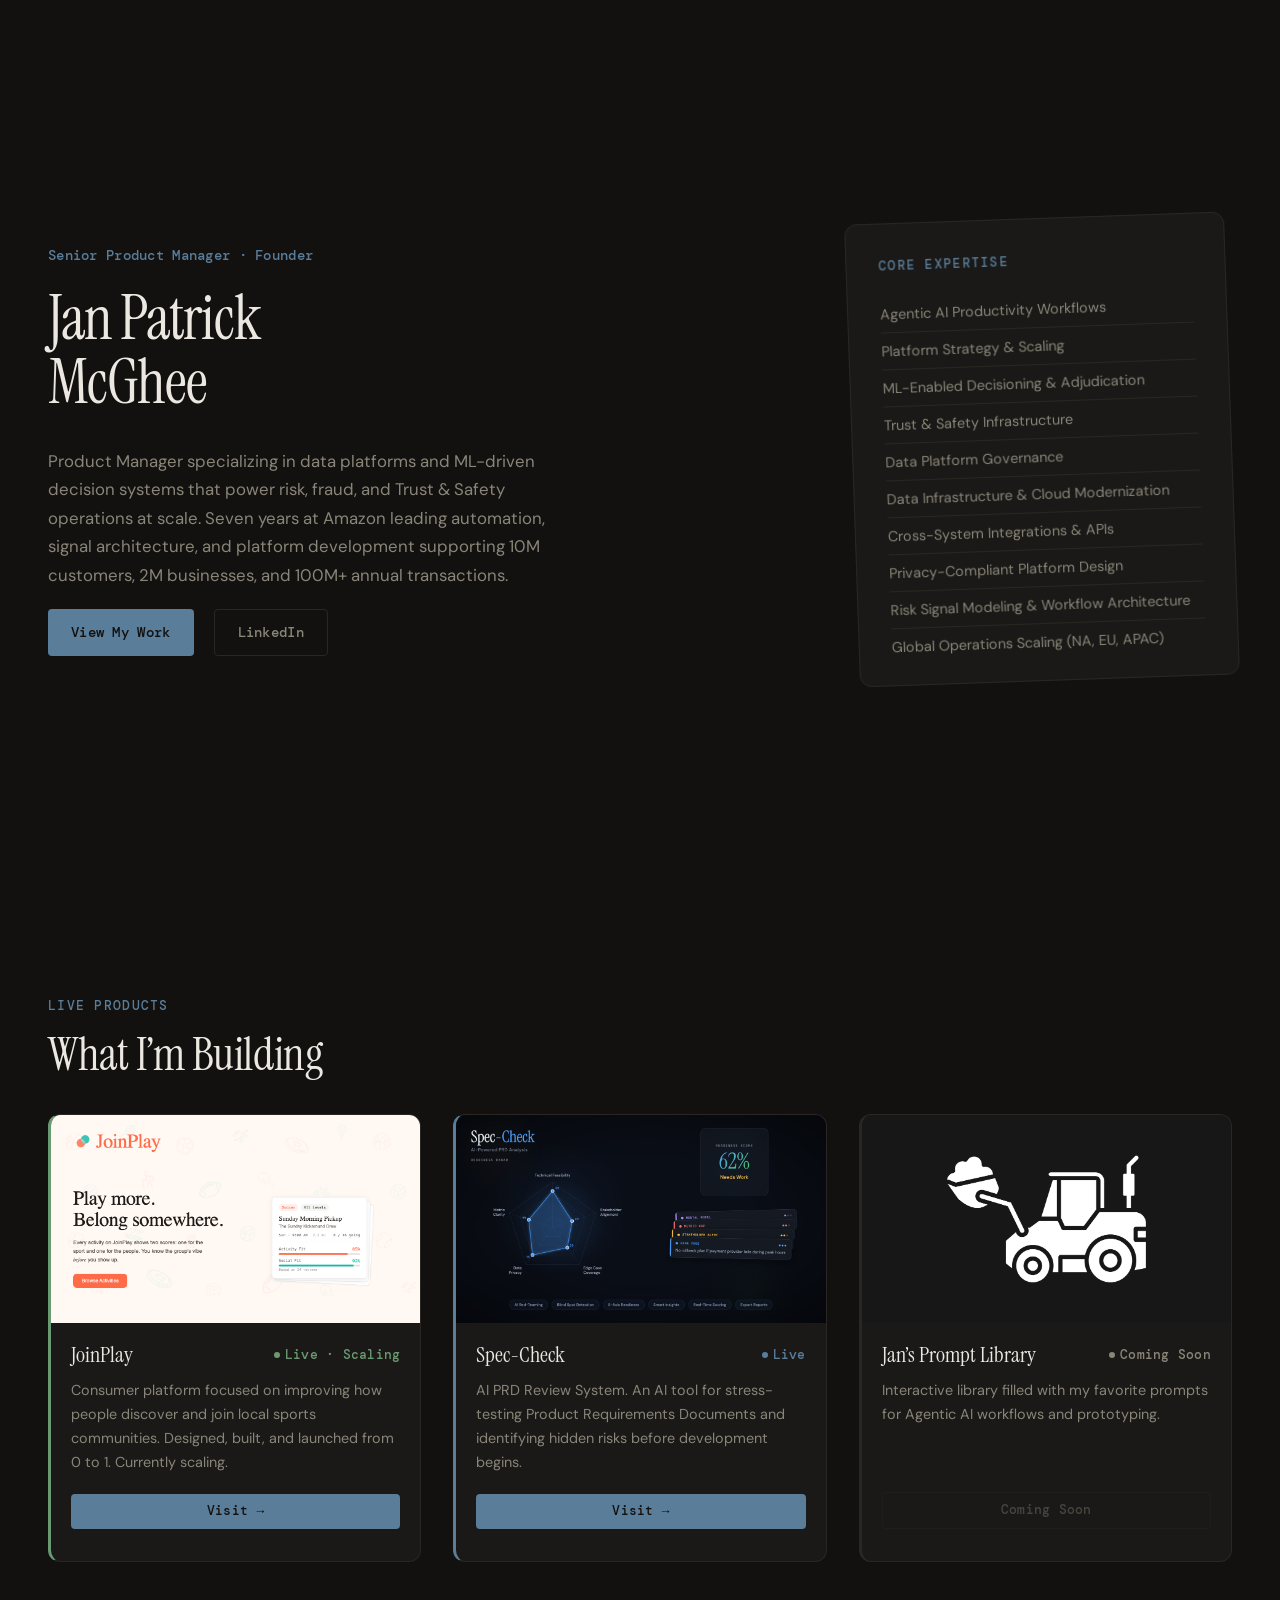
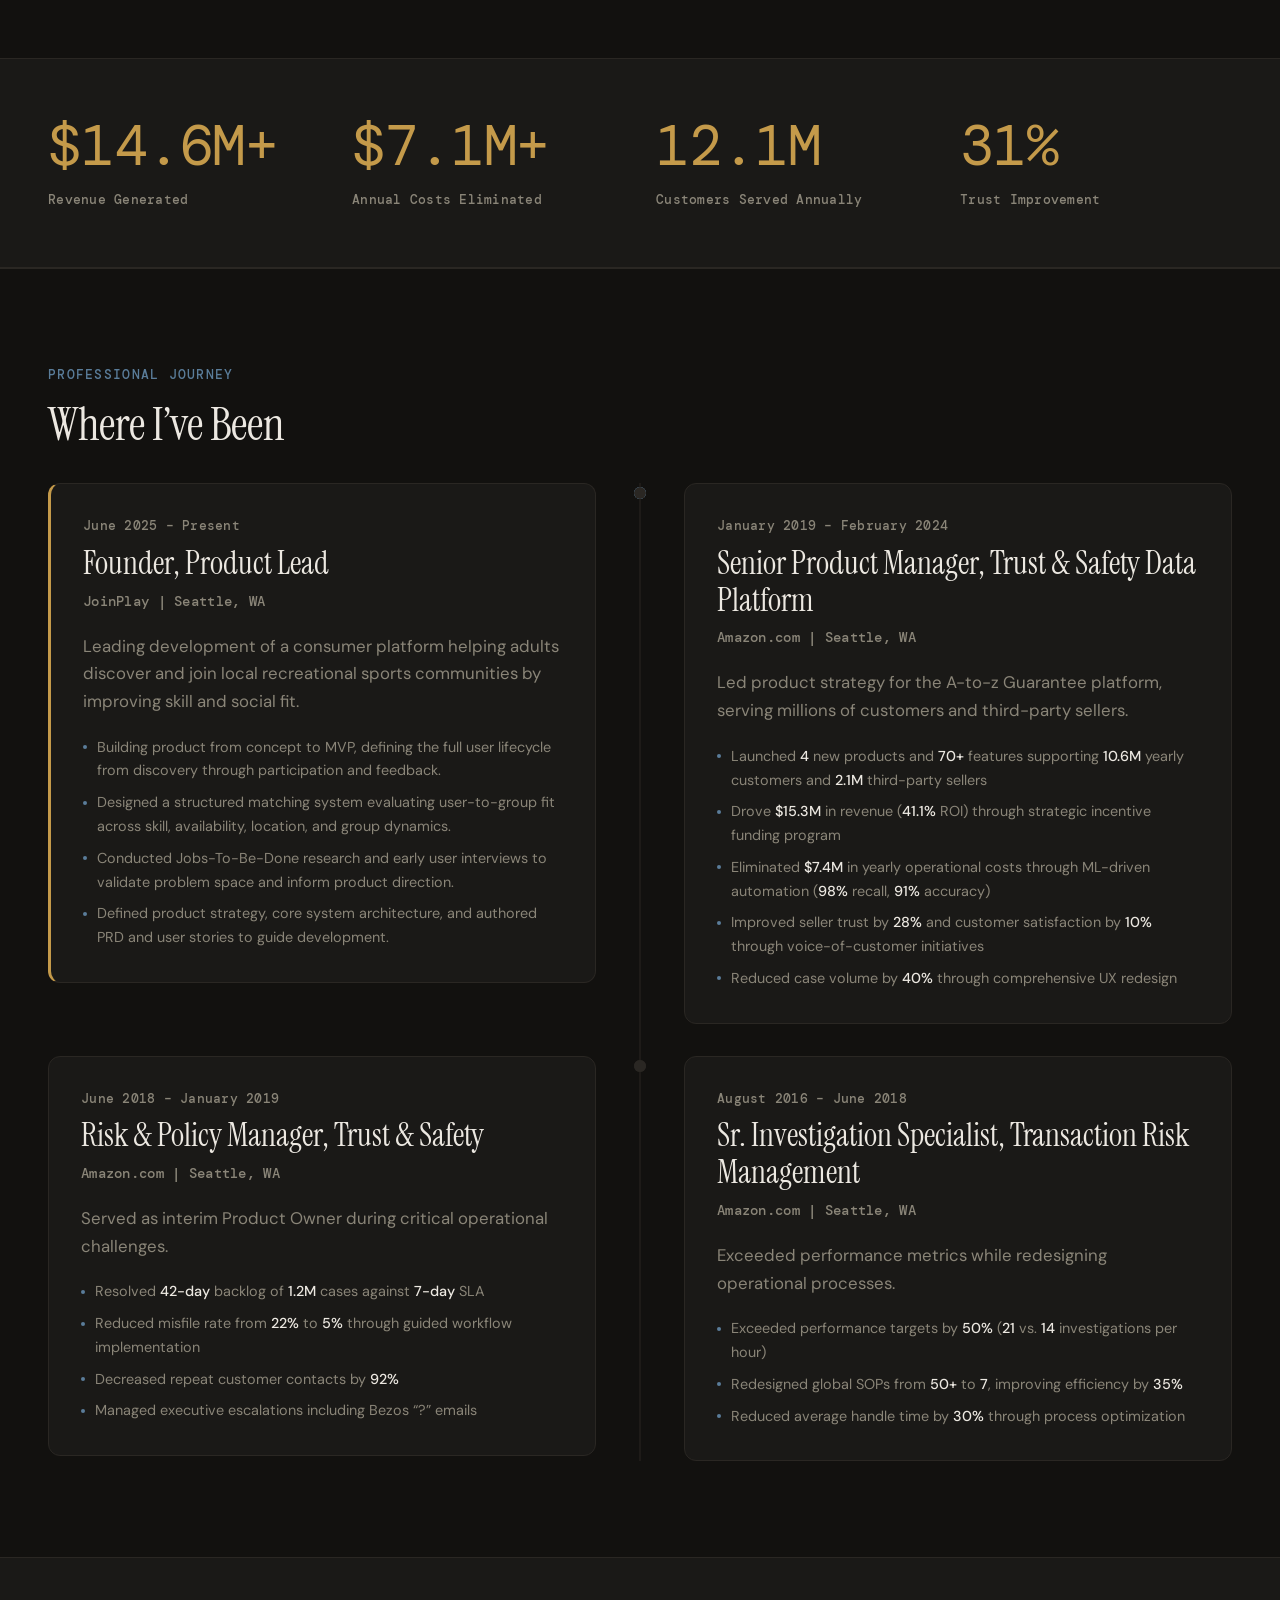
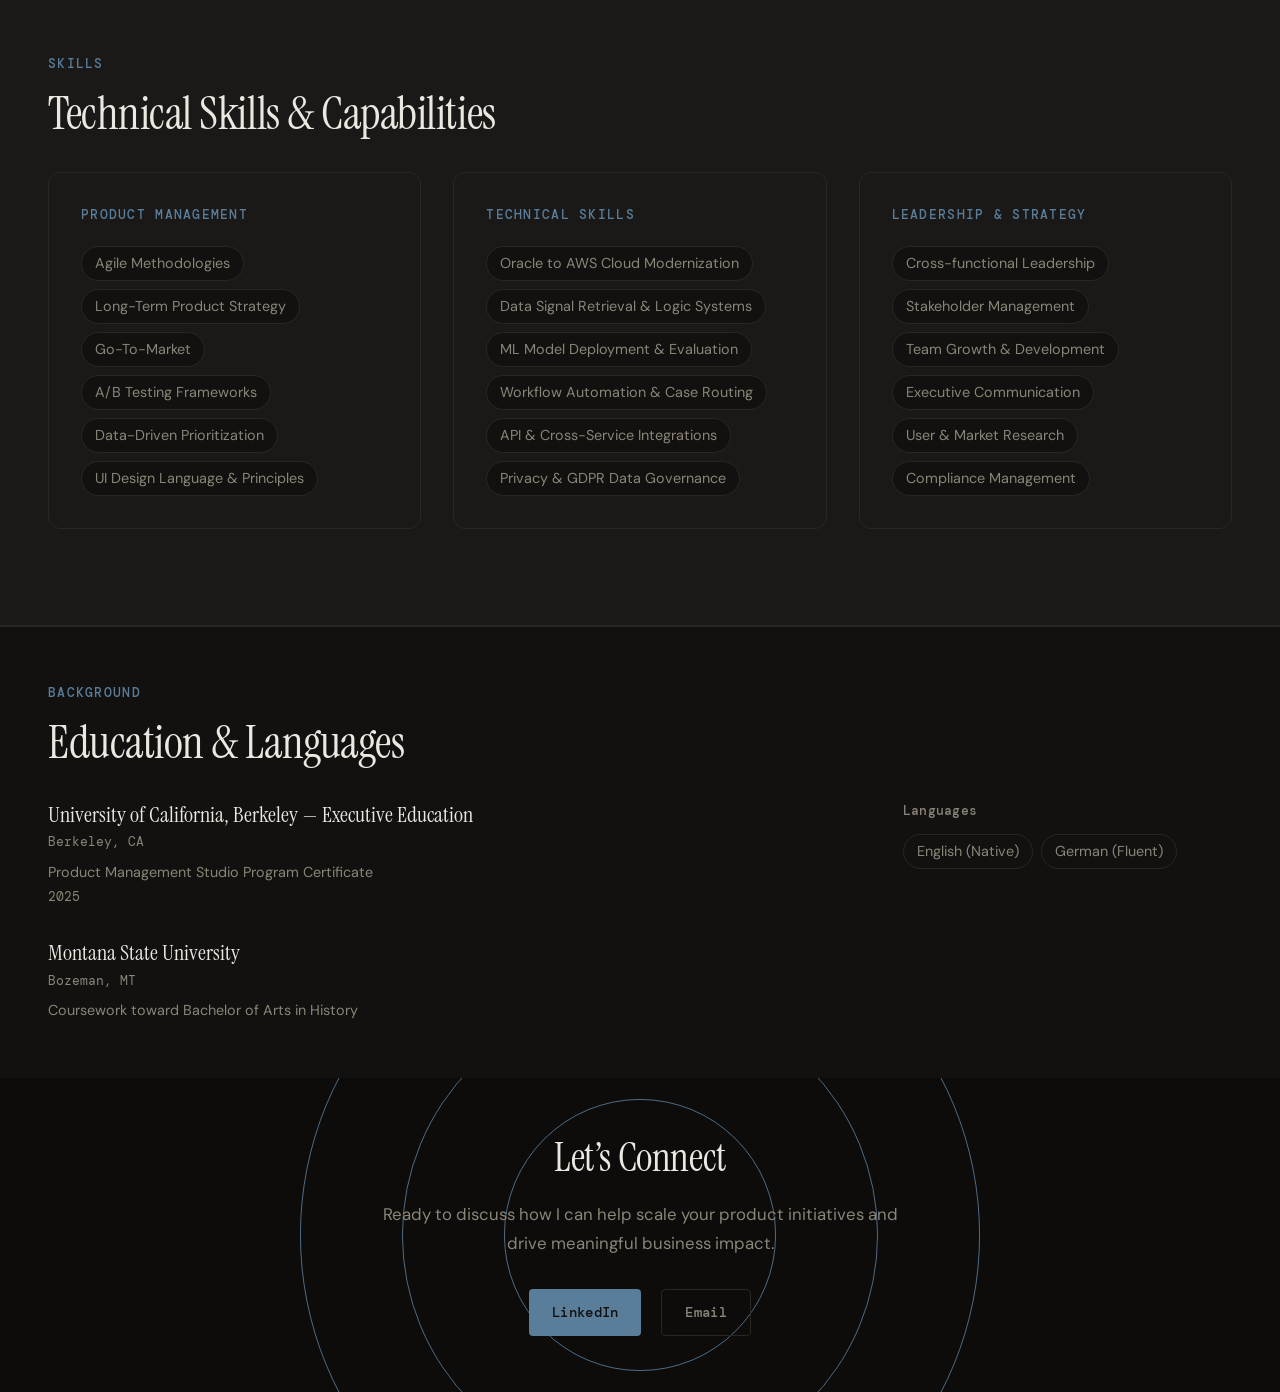
==== index.html @ cdf3edef "Portfolio v2 initial build" ====
<!DOCTYPE html>
<html lang="en">
<head>
  <meta charset="UTF-8">
  <meta name="viewport" content="width=device-width, initial-scale=1.0">
  <title>Jan Patrick McGhee — Senior Product Manager & Founder</title>
  <meta name="description" content="Product Manager specializing in data platforms and ML-driven decision systems for Trust & Safety at scale.">
  <meta name="theme-color" content="#12110f">
  <link rel="preconnect" href="https://fonts.googleapis.com">
  <link rel="preconnect" href="https://fonts.gstatic.com" crossorigin>
  <link href="https://fonts.googleapis.com/css2?family=DM+Mono:ital,wght@0,300;0,400;0,500;1,300;1,400;1,500&family=DM+Sans:ital,opsz,wght@0,9..40,100..1000;1,9..40,100..1000&family=Instrument+Serif:ital@0;1&display=swap" rel="stylesheet">
  <link rel="stylesheet" href="assets/css/style.css">
</head>
<body>

  <!-- ── Hero ── -->
  <section class="hero" id="hero">
    <div class="hero__inner">
      <div class="hero__content">
        <p class="hero__label">Senior Product Manager &middot; Founder</p>
        <h1 class="hero__name">Jan Patrick<br>McGhee</h1>
        <p class="hero__bio">Product Manager specializing in data platforms and ML-driven decision systems that power risk, fraud, and Trust&nbsp;&amp;&nbsp;Safety operations at scale. Seven years at Amazon leading automation, signal architecture, and platform development supporting 10M customers, 2M businesses, and 100M+ annual transactions.</p>
        <div class="hero__ctas">
          <a href="#live-products" class="btn btn--primary">View My Work</a>
          <a href="https://www.linkedin.com/in/janmcghee/" target="_blank" rel="noopener noreferrer" class="btn btn--outline">LinkedIn</a>
        </div>
      </div>

      <aside class="hero__card">
        <h2 class="hero__card-heading">Core Expertise</h2>
        <ul class="hero__card-list">
          <li>Agentic AI Productivity Workflows</li>
          <li>Platform Strategy &amp; Scaling</li>
          <li>ML-Enabled Decisioning &amp; Adjudication</li>
          <li>Trust &amp; Safety Infrastructure</li>
          <li>Data Platform Governance</li>
          <li>Data Infrastructure &amp; Cloud Modernization</li>
          <li>Cross-System Integrations &amp; APIs</li>
          <li>Privacy-Compliant Platform Design</li>
          <li>Risk Signal Modeling &amp; Workflow Architecture</li>
          <li>Global Operations Scaling (NA, EU, APAC)</li>
        </ul>
      </aside>
    </div>
  </section>

  <!-- ── Live Products ── -->
  <section class="products" id="live-products">
    <div class="products__inner">
      <p class="section-label">Live Products</p>
      <h2 class="section-heading">What I&rsquo;m Building</h2>

      <div class="products__grid">
        <article class="product-card reveal" style="--reveal-i:0; --card-accent:#6a9a72">
          <div class="product-card__img-wrap">
            <img src="assets/images/joinplay.png" alt="JoinPlay — consumer platform for local sports communities" width="800" height="450" loading="lazy">
          </div>
          <div class="product-card__body">
            <div class="product-card__meta">
              <h3 class="product-card__name">JoinPlay</h3>
              <span class="badge badge--green"><span class="badge__dot"></span>Live &middot; Scaling</span>
            </div>
            <p class="product-card__desc">Consumer platform focused on improving how people discover and join local sports communities. Designed, built, and launched from 0&nbsp;to&nbsp;1. Currently scaling.</p>
            <a href="https://joinplay.io/" target="_blank" rel="noopener noreferrer" class="btn btn--primary btn--sm">Visit &rarr;</a>
          </div>
        </article>

        <article class="product-card reveal" style="--reveal-i:1; --card-accent:#5a7d9a">
          <div class="product-card__img-wrap">
            <img src="assets/images/spec-check.png" alt="Spec-Check — AI PRD review system" width="800" height="450" loading="lazy">
          </div>
          <div class="product-card__body">
            <div class="product-card__meta">
              <h3 class="product-card__name">Spec-Check</h3>
              <span class="badge badge--blue"><span class="badge__dot"></span>Live</span>
            </div>
            <p class="product-card__desc">AI PRD Review System. An AI tool for stress-testing Product Requirements Documents and identifying hidden risks before development begins.</p>
            <a href="https://spec-check-nine.vercel.app/" target="_blank" rel="noopener noreferrer" class="btn btn--primary btn--sm">Visit &rarr;</a>
          </div>
        </article>

        <article class="product-card reveal" style="--reveal-i:2">
          <div class="product-card__img-wrap">
            <img src="assets/images/prompt-library.png" alt="Jan's Prompt Library — interactive prompt collection" width="800" height="450" loading="lazy">
          </div>
          <div class="product-card__body">
            <div class="product-card__meta">
              <h3 class="product-card__name">Jan&rsquo;s Prompt Library</h3>
              <span class="badge badge--grey"><span class="badge__dot"></span>Coming Soon</span>
            </div>
            <p class="product-card__desc">Interactive library filled with my favorite prompts for Agentic AI workflows and prototyping.</p>
            <span class="btn btn--outline btn--sm btn--disabled">Coming Soon</span>
          </div>
        </article>
      </div>
    </div>
  </section>

  <!-- ── Key Metrics ── -->
  <section class="metrics" id="metrics">
    <div class="metrics__inner">
      <div class="metrics__stat reveal" style="--reveal-i:0">
        <span class="metrics__number" data-count-to="15.3" data-prefix="$" data-suffix="M+">$0</span>
        <span class="metrics__label">Revenue Generated</span>
      </div>
      <div class="metrics__stat reveal" style="--reveal-i:1">
        <span class="metrics__number" data-count-to="7.4" data-prefix="$" data-suffix="M+">$0</span>
        <span class="metrics__label">Annual Costs Eliminated</span>
      </div>
      <div class="metrics__stat reveal" style="--reveal-i:2">
        <span class="metrics__number" data-count-to="12.6" data-suffix="M">0</span>
        <span class="metrics__label">Customers Served Annually</span>
      </div>
      <div class="metrics__stat reveal" style="--reveal-i:3">
        <span class="metrics__number" data-count-to="32" data-suffix="%">0</span>
        <span class="metrics__label">Trust Improvement</span>
      </div>
    </div>
  </section>

  <!-- ── Professional Journey ── -->
  <section class="journey" id="journey">
    <div class="journey__inner">
      <p class="section-label">Professional Journey</p>
      <h2 class="section-heading">Where I&rsquo;ve Been</h2>

      <div class="tl">

        <!-- 1 ── JoinPlay (current) ── left -->
        <div class="tl__item tl__item--left tl__item--current">
          <div class="tl__dot tl__dot--pulse"></div>
          <div class="tl__card">
            <span class="tl__dates">June 2025 &ndash; Present</span>
            <h3 class="tl__role">Founder, Product Lead</h3>
            <span class="tl__company">JoinPlay <span class="tl__location">| Seattle, WA</span></span>
            <p class="tl__intro">Leading development of a consumer platform helping adults discover and join local recreational sports communities by improving skill and social fit.</p>
            <ul class="tl__bullets">
              <li>Building product from concept to MVP, defining the full user lifecycle from discovery through participation and feedback.</li>
              <li>Designed a structured matching system evaluating user-to-group fit across skill, availability, location, and group dynamics.</li>
              <li>Conducted Jobs-To-Be-Done research and early user interviews to validate problem space and inform product direction.</li>
              <li>Defined product strategy, core system architecture, and authored PRD and user stories to guide development.</li>
            </ul>
          </div>
        </div>

        <!-- 2 ── Senior PM ── right -->
        <div class="tl__item tl__item--right">
          <div class="tl__dot"></div>
          <div class="tl__card">
            <span class="tl__dates">January 2019 &ndash; February 2024</span>
            <h3 class="tl__role">Senior Product Manager, Trust &amp; Safety Data Platform</h3>
            <span class="tl__company">Amazon.com <span class="tl__location">| Seattle, WA</span></span>
            <p class="tl__intro">Led product strategy for the A-to-z Guarantee platform, serving millions of customers and third-party sellers.</p>
            <ul class="tl__bullets">
              <li>Launched <strong>4</strong> new products and <strong>70+</strong> features supporting <strong>10.6M</strong> yearly customers and <strong>2.1M</strong> third-party sellers</li>
              <li>Drove <strong>$15.3M</strong> in revenue (<strong>41.1%</strong> ROI) through strategic incentive funding program</li>
              <li>Eliminated <strong>$7.4M</strong> in yearly operational costs through ML-driven automation (<strong>98%</strong> recall, <strong>91%</strong> accuracy)</li>
              <li>Improved seller trust by <strong>28%</strong> and customer satisfaction by <strong>10%</strong> through voice-of-customer initiatives</li>
              <li>Reduced case volume by <strong>40%</strong> through comprehensive UX redesign</li>
            </ul>
          </div>
        </div>

        <!-- 3 ── Risk & Policy ── left -->
        <div class="tl__item tl__item--left">
          <div class="tl__dot"></div>
          <div class="tl__card">
            <span class="tl__dates">June 2018 &ndash; January 2019</span>
            <h3 class="tl__role">Risk &amp; Policy Manager, Trust &amp; Safety</h3>
            <span class="tl__company">Amazon.com <span class="tl__location">| Seattle, WA</span></span>
            <p class="tl__intro">Served as interim Product Owner during critical operational challenges.</p>
            <ul class="tl__bullets">
              <li>Resolved <strong>42-day</strong> backlog of <strong>1.2M</strong> cases against <strong>7-day</strong> SLA</li>
              <li>Reduced misfile rate from <strong>22%</strong> to <strong>5%</strong> through guided workflow implementation</li>
              <li>Decreased repeat customer contacts by <strong>92%</strong></li>
              <li>Managed executive escalations including Bezos &ldquo;?&rdquo; emails</li>
            </ul>
          </div>
        </div>

        <!-- 4 ── Sr. Investigation Specialist ── right -->
        <div class="tl__item tl__item--right">
          <div class="tl__dot"></div>
          <div class="tl__card">
            <span class="tl__dates">August 2016 &ndash; June 2018</span>
            <h3 class="tl__role">Sr. Investigation Specialist, Transaction Risk Management</h3>
            <span class="tl__company">Amazon.com <span class="tl__location">| Seattle, WA</span></span>
            <p class="tl__intro">Exceeded performance metrics while redesigning operational processes.</p>
            <ul class="tl__bullets">
              <li>Exceeded performance targets by <strong>50%</strong> (<strong>21</strong> vs. <strong>14</strong> investigations per hour)</li>
              <li>Redesigned global SOPs from <strong>50+</strong> to <strong>7</strong>, improving efficiency by <strong>35%</strong></li>
              <li>Reduced average handle time by <strong>30%</strong> through process optimization</li>
            </ul>
          </div>
        </div>

      </div>
    </div>
  </section>

  <!-- ── Skills ── -->
  <section class="skills" id="skills">
    <div class="skills__inner">
      <p class="section-label">Skills</p>
      <h2 class="section-heading">Technical Skills &amp; Capabilities</h2>

      <div class="skills__grid">
        <div class="skills__card reveal" style="--reveal-i:0">
          <h3 class="skills__card-heading">Product Management</h3>
          <div class="skills__tags">
            <span class="tag">Agile Methodologies</span>
            <span class="tag">Long-Term Product Strategy</span>
            <span class="tag">Go-To-Market</span>
            <span class="tag">A/B Testing Frameworks</span>
            <span class="tag">Data-Driven Prioritization</span>
            <span class="tag">UI Design Language &amp; Principles</span>
          </div>
        </div>

        <div class="skills__card reveal" style="--reveal-i:1">
          <h3 class="skills__card-heading">Technical Skills</h3>
          <div class="skills__tags">
            <span class="tag">Oracle to AWS Cloud Modernization</span>
            <span class="tag">Data Signal Retrieval &amp; Logic Systems</span>
            <span class="tag">ML Model Deployment &amp; Evaluation</span>
            <span class="tag">Workflow Automation &amp; Case Routing</span>
            <span class="tag">API &amp; Cross-Service Integrations</span>
            <span class="tag">Privacy &amp; GDPR Data Governance</span>
          </div>
        </div>

        <div class="skills__card reveal" style="--reveal-i:2">
          <h3 class="skills__card-heading">Leadership &amp; Strategy</h3>
          <div class="skills__tags">
            <span class="tag">Cross-functional Leadership</span>
            <span class="tag">Stakeholder Management</span>
            <span class="tag">Team Growth &amp; Development</span>
            <span class="tag">Executive Communication</span>
            <span class="tag">User &amp; Market Research</span>
            <span class="tag">Compliance Management</span>
          </div>
        </div>
      </div>
    </div>
  </section>

  <!-- ── Education & Languages ── -->
  <section class="edu" id="education">
    <div class="edu__inner reveal">
      <p class="section-label">Background</p>
      <h2 class="section-heading">Education &amp; Languages</h2>

      <div class="edu__grid">
        <div class="edu__col">
          <div class="edu__entry">
            <span class="edu__institution">University of California, Berkeley &mdash; Executive Education</span>
            <span class="edu__location">Berkeley, CA</span>
            <span class="edu__credential">Product Management Studio Program Certificate</span>
            <span class="edu__year">2025</span>
          </div>
          <div class="edu__entry">
            <span class="edu__institution">Montana State University</span>
            <span class="edu__location">Bozeman, MT</span>
            <span class="edu__credential">Coursework toward Bachelor of Arts in History</span>
          </div>
        </div>

        <div class="edu__col">
          <h3 class="edu__sub-heading">Languages</h3>
          <div class="edu__tags">
            <span class="tag">English (Native)</span>
            <span class="tag">German (Fluent)</span>
          </div>
        </div>
      </div>
    </div>
  </section>

  <!-- ── Contact / Footer ── -->
  <footer class="contact" id="contact">
    <div class="contact__rings" aria-hidden="true">
      <div class="contact__ring"></div>
      <div class="contact__ring"></div>
      <div class="contact__ring"></div>
    </div>
    <div class="contact__inner reveal">
      <h2 class="contact__headline">Let&rsquo;s Connect</h2>
      <p class="contact__sub">Ready to discuss how I can help scale your product initiatives and drive meaningful business impact.</p>
      <div class="contact__links">
        <a href="https://www.linkedin.com/in/janmcghee/" target="_blank" rel="noopener noreferrer" class="btn btn--primary">LinkedIn</a>
        <a href="mailto:jan.mcghee09@gmail.com" class="btn btn--outline">Email</a>
      </div>
    </div>
  </footer>

  <script src="assets/js/main.js"></script>
</body>
</html>
---- assets/css/style.css ----
/* ── Design Tokens ── */
:root {
  /* Color — "Ink & Paper" palette */
  --color-bg:        #12110f;
  --color-surface:   #1a1917;
  --color-border:    #2a2723;
  --color-text:      #ece8e1;
  --color-text-muted:#8a8578;
  --color-accent:    #5a7d9a;
  --color-accent-dim:rgba(90, 125, 154, 0.12);
  --color-secondary: #c49a4a;

  /* Typography – Families */
  --font-display:  'Instrument Serif', Georgia, serif;
  --font-body:     'DM Sans', system-ui, sans-serif;
  --font-mono:     'DM Mono', 'Courier New', monospace;

  /* Typography – Scale */
  --text-xs:   clamp(0.7rem, 0.65rem + 0.25vw, 0.8rem);
  --text-sm:   clamp(0.8rem, 0.75rem + 0.25vw, 0.9rem);
  --text-base: clamp(0.95rem, 0.9rem + 0.25vw, 1.05rem);
  --text-lg:   clamp(1.15rem, 1rem + 0.5vw, 1.35rem);
  --text-xl:   clamp(1.5rem, 1.2rem + 1vw, 2rem);
  --text-2xl:  clamp(2rem, 1.5rem + 1.75vw, 3rem);
  --text-3xl:  clamp(2.5rem, 1.8rem + 2.5vw, 4.25rem);

  /* Spacing */
  --space-xs:  0.5rem;
  --space-sm:  0.75rem;
  --space-md:  1.25rem;
  --space-lg:  2rem;
  --space-xl:  3.5rem;
  --space-2xl: 6rem;
  --space-3xl: 10rem;

  /* Layout */
  --max-width:   1200px;
  --gutter:      clamp(1.25rem, 4vw, 3rem);

  /* Motion */
  --ease-out:    cubic-bezier(0.16, 1, 0.3, 1);
  --duration-sm: 200ms;
  --duration-md: 400ms;
  --duration-lg: 600ms;

  /* Radius */
  --radius-sm: 4px;
  --radius-md: 8px;
  --radius-lg: 12px;
}

/* ── Reset ── */
*,
*::before,
*::after {
  margin: 0;
  padding: 0;
  box-sizing: border-box;
}

html {
  scroll-behavior: smooth;
  -webkit-text-size-adjust: 100%;
}

body {
  font-family: var(--font-body);
  font-size: var(--text-base);
  line-height: 1.6;
  color: var(--color-text);
  background-color: var(--color-bg);
  -webkit-font-smoothing: antialiased;
  -moz-osx-font-smoothing: grayscale;
  overflow-x: hidden;
}

img,
picture,
video,
svg {
  display: block;
  max-width: 100%;
}

a {
  color: inherit;
  text-decoration: none;
}

button {
  font: inherit;
  color: inherit;
  background: none;
  border: none;
  cursor: pointer;
}

ul, ol {
  list-style: none;
}

h1, h2, h3, h4, h5, h6 {
  font-weight: 400;
  line-height: 1.15;
}

::selection {
  background-color: var(--color-accent);
  color: var(--color-bg);
}

:focus-visible {
  outline: 2px solid var(--color-accent);
  outline-offset: 2px;
}

:focus:not(:focus-visible) {
  outline: none;
}

/* ── Keyframes ── */
@keyframes fade-up {
  from {
    opacity: 0;
    transform: translateY(32px);
  }
  to {
    opacity: 1;
    transform: translateY(0);
  }
}

@keyframes slide-in-left {
  from {
    opacity: 0;
    transform: translateX(-48px);
  }
  to {
    opacity: 1;
    transform: translateX(0);
  }
}

@keyframes slide-in-right {
  from {
    opacity: 0;
    transform: translateX(48px);
  }
  to {
    opacity: 1;
    transform: translateX(0);
  }
}

@keyframes pulse-ring {
  0%   { transform: translate(-50%, -50%) scale(1); opacity: 0.6; }
  100% { transform: translate(-50%, -50%) scale(2.4); opacity: 0; }
}

@keyframes card-drop {
  from {
    opacity: 0;
    transform: translateY(-48px) rotate(0deg);
  }
  to {
    opacity: 1;
    transform: translateY(0) rotate(-2deg);
  }
}

/* ── Hero ── */
.hero {
  min-height: 100vh;
  display: flex;
  align-items: center;
  padding: var(--space-2xl) var(--gutter);
}

.hero__inner {
  width: 100%;
  max-width: var(--max-width);
  margin: 0 auto;
  display: grid;
  grid-template-columns: 1fr 380px;
  gap: var(--space-xl);
  align-items: center;
}

/* ── Hero Content (left) ── */
.hero__label {
  font-family: var(--font-mono);
  font-size: var(--text-sm);
  font-weight: 500;
  color: var(--color-accent);
  letter-spacing: 0.02em;
  margin-bottom: var(--space-md);
  opacity: 0;
  animation: fade-up var(--duration-lg) var(--ease-out) 0s both;
}

.hero__name {
  font-family: var(--font-display);
  font-size: var(--text-3xl);
  line-height: 1.05;
  letter-spacing: -0.02em;
  color: var(--color-text);
  margin-bottom: var(--space-lg);
  opacity: 0;
  animation: fade-up var(--duration-lg) var(--ease-out) 0.15s both;
}

.hero__bio {
  font-size: var(--text-base);
  color: var(--color-text-muted);
  line-height: 1.7;
  max-width: 540px;
  margin-bottom: var(--space-md);
  opacity: 0;
  animation: fade-up var(--duration-lg) var(--ease-out) 0.35s both;
}

.hero__ctas {
  display: flex;
  gap: var(--space-md);
  opacity: 0;
  animation: fade-up var(--duration-lg) var(--ease-out) 0.5s both;
}

/* ── Buttons ── */
.btn {
  display: inline-flex;
  align-items: center;
  justify-content: center;
  font-family: var(--font-mono);
  font-size: var(--text-sm);
  font-weight: 500;
  letter-spacing: 0.02em;
  padding: 0.75em 1.6em;
  border-radius: var(--radius-sm);
  transition: all var(--duration-sm) var(--ease-out);
}

.btn--primary {
  background-color: var(--color-accent);
  color: var(--color-bg);
}

.btn--primary:hover {
  filter: brightness(1.15);
  transform: translateY(-1px);
}

.btn--outline {
  border: 1px solid var(--color-border);
  color: var(--color-text-muted);
}

.btn--outline:hover {
  border-color: var(--color-accent);
  color: var(--color-accent);
}

/* ── Expertise Card (right) ── */
.hero__card {
  background-color: var(--color-surface);
  border: 1px solid var(--color-border);
  border-radius: var(--radius-lg);
  padding: var(--space-lg) var(--space-lg) var(--space-md);
  transform: rotate(-2deg);
  animation: card-drop var(--duration-lg) var(--ease-out) 0.3s both;
}

.hero__card-heading {
  font-family: var(--font-mono);
  font-size: var(--text-xs);
  font-weight: 500;
  text-transform: uppercase;
  letter-spacing: 0.1em;
  line-height: 1.6;
  color: var(--color-accent);
  margin-bottom: var(--space-md);
}

.hero__card-list li {
  font-size: var(--text-sm);
  color: var(--color-text-muted);
  padding: 0.45em 0;
  border-bottom: 1px solid var(--color-border);
}

.hero__card-list li:last-child {
  border-bottom: none;
}

/* ── Section Utilities ── */
.section-label {
  font-family: var(--font-mono);
  font-size: var(--text-xs);
  font-weight: 500;
  text-transform: uppercase;
  letter-spacing: 0.1em;
  line-height: 1.6;
  color: var(--color-accent);
  margin-bottom: var(--space-sm);
}

.section-heading {
  font-family: var(--font-display);
  font-size: var(--text-2xl);
  letter-spacing: -0.01em;
  color: var(--color-text);
  margin-bottom: var(--space-lg);
}

/* ── Live Products ── */
.products {
  padding: var(--space-2xl) var(--gutter);
}

.products__inner {
  max-width: var(--max-width);
  margin: 0 auto;
}

.products__grid {
  display: grid;
  grid-template-columns: repeat(3, 1fr);
  gap: var(--space-lg);
}

/* ── Product Card ── */
.product-card {
  background-color: var(--color-surface);
  border: 1px solid var(--color-border);
  border-left: 3px solid var(--card-accent, var(--color-border));
  border-radius: var(--radius-lg);
  overflow: hidden;
  display: flex;
  flex-direction: column;
  transition: border-color var(--duration-md) var(--ease-out),
              transform var(--duration-md) var(--ease-out),
              box-shadow var(--duration-md) var(--ease-out);
}

.product-card:hover {
  border-color: var(--color-accent);
  transform: translateY(-4px);
  box-shadow: 0 12px 32px rgba(90, 125, 154, 0.08);
}

.product-card__img-wrap {
  background-color: var(--color-bg);
  overflow: hidden;
}

.product-card__img-wrap img {
  width: 100%;
  height: auto;
  display: block;
  transition: transform var(--duration-md) var(--ease-out);
}

/* Dark placeholder on broken image */
.product-card__img-wrap img[data-error] {
  visibility: hidden;
}

.product-card__img-wrap:has(img[data-error]) {
  min-height: 180px;
}

.product-card:hover .product-card__img-wrap img {
  transform: scale(1.03);
}

.product-card__body {
  padding: var(--space-md) var(--space-md) var(--space-lg);
  display: flex;
  flex-direction: column;
  flex: 1;
}

.product-card__meta {
  display: flex;
  align-items: center;
  justify-content: space-between;
  gap: var(--space-sm);
  margin-bottom: var(--space-sm);
}

.product-card__name {
  font-family: var(--font-display);
  font-size: var(--text-lg);
  color: var(--color-text);
}

.product-card__desc {
  font-size: var(--text-sm);
  color: var(--color-text-muted);
  line-height: 1.65;
  margin-bottom: var(--space-md);
  flex: 1;
}

/* ── Badges ── */
.badge {
  display: inline-flex;
  align-items: center;
  gap: 0.4em;
  font-family: var(--font-mono);
  font-size: var(--text-xs);
  font-weight: 500;
  letter-spacing: 0.02em;
  white-space: nowrap;
}

.badge__dot {
  width: 6px;
  height: 6px;
  border-radius: 50%;
  display: inline-block;
  flex-shrink: 0;
}

.badge--green          { color: #6a9a72; }
.badge--green .badge__dot { background-color: #6a9a72; }
.badge--blue           { color: var(--color-accent); }
.badge--blue  .badge__dot { background-color: var(--color-accent); }
.badge--grey           { color: var(--color-text-muted); }
.badge--grey  .badge__dot { background-color: var(--color-text-muted); }

/* ── Small button variant ── */
.btn--sm {
  font-size: var(--text-xs);
  padding: 0.55em 1.2em;
}

.btn--disabled {
  opacity: 0.4;
  pointer-events: none;
  cursor: default;
}

/* ── Key Metrics ── */
.metrics {
  background-color: var(--color-surface);
  border-top: 1px solid var(--color-border);
  border-bottom: 1px solid var(--color-border);
  padding: var(--space-xl) var(--gutter);
}

.metrics__inner {
  max-width: var(--max-width);
  margin: 0 auto;
  display: grid;
  grid-template-columns: repeat(4, 1fr);
  gap: var(--space-lg);
}

.metrics__stat {
  text-align: left;
}

.metrics__number {
  font-family: var(--font-mono);
  font-size: 3.5rem;
  line-height: 1.1;
  letter-spacing: -0.02em;
  font-variant-numeric: tabular-nums;
  color: var(--color-secondary);
  display: block;
  margin-bottom: var(--space-xs);
}

.metrics__label {
  font-family: var(--font-mono);
  font-size: var(--text-xs);
  font-weight: 500;
  color: var(--color-text-muted);
  letter-spacing: 0.02em;
}

/* ── Professional Journey / Timeline ── */
.journey {
  padding: var(--space-2xl) var(--gutter);
  border-top: 1px solid var(--color-border);
}

.journey__inner {
  max-width: var(--max-width);
  margin: 0 auto;
}

.tl {
  position: relative;
  display: grid;
  grid-template-columns: 1fr 24px 1fr;
  grid-auto-flow: dense;
  row-gap: var(--space-lg);
  margin-top: var(--space-lg);
}

/* Center line */
.tl::before {
  content: '';
  position: absolute;
  left: 50%;
  top: 0;
  bottom: 0;
  width: 1px;
  background-color: var(--color-border);
  transform: translateX(-50%);
}

/* ── Timeline item ── */
.tl__item {
  position: relative;
  opacity: 0;
}

.tl__item--left {
  grid-column: 1;
  padding-right: var(--space-lg);
  transform: translateX(-48px);
}

.tl__item--right {
  grid-column: 3;
  padding-left: var(--space-lg);
  transform: translateX(48px);
}

.tl__item--left.is-visible {
  animation: slide-in-left var(--duration-lg) var(--ease-out) both;
}

.tl__item--right.is-visible {
  animation: slide-in-right var(--duration-lg) var(--ease-out) both;
}

/* ── Timeline dot ── */
.tl__dot {
  position: absolute;
  top: 4px;
  width: 12px;
  height: 12px;
  border-radius: 50%;
  background-color: var(--color-border);
  z-index: 1;
}

.tl__item--left .tl__dot {
  right: -18px;
}

.tl__item--right .tl__dot {
  left: -18px;
}

/* Pulsing current-role dot */
.tl__dot--pulse {
  background-color: var(--color-accent);
}

.tl__dot--pulse::after {
  content: '';
  position: absolute;
  top: 50%;
  left: 50%;
  width: 12px;
  height: 12px;
  border-radius: 50%;
  border: 2px solid var(--color-accent);
  transform: translate(-50%, -50%) scale(1);
  animation: pulse-ring 1.8s var(--ease-out) infinite;
}

/* ── Timeline card ── */
.tl__card {
  background-color: var(--color-surface);
  border: 1px solid var(--color-border);
  border-radius: var(--radius-lg);
  padding: var(--space-lg);
}

.tl__item--current .tl__card {
  border-left: 3px solid var(--color-secondary);
}

.tl__dates {
  font-family: var(--font-mono);
  font-size: var(--text-xs);
  font-weight: 500;
  color: var(--color-text-muted);
  letter-spacing: 0.02em;
  display: block;
  margin-bottom: var(--space-xs);
}

.tl__role {
  font-family: var(--font-display);
  font-size: var(--text-xl);
  color: var(--color-text);
  margin-bottom: var(--space-xs);
}

.tl__company {
  font-family: var(--font-mono);
  font-size: var(--text-sm);
  font-weight: 500;
  letter-spacing: 0.02em;
  color: var(--color-text-muted);
  display: block;
  margin-bottom: var(--space-md);
}

.tl__location {
  color: var(--color-text-muted);
}

.tl__intro {
  font-size: var(--text-base);
  color: var(--color-text-muted);
  line-height: 1.65;
  margin-bottom: var(--space-md);
}

.tl__bullets {
  list-style: none;
}

.tl__bullets li {
  position: relative;
  font-size: var(--text-sm);
  color: var(--color-text-muted);
  line-height: 1.65;
  padding-left: 1em;
  margin-bottom: var(--space-xs);
}

.tl__bullets li::before {
  content: '';
  position: absolute;
  left: 0;
  top: 0.65em;
  width: 4px;
  height: 4px;
  border-radius: 50%;
  background-color: var(--color-accent);
}

.tl__bullets li:last-child {
  margin-bottom: 0;
}

.tl__bullets strong {
  color: var(--color-text);
  font-weight: 500;
}

/* ── Skills ── */
.skills {
  padding: var(--space-2xl) var(--gutter);
  background-color: var(--color-surface);
  border-top: 1px solid var(--color-border);
  border-bottom: 1px solid var(--color-border);
}

.skills__inner {
  max-width: var(--max-width);
  margin: 0 auto;
}

.skills__grid {
  --reveal-step: 0.1s;
  display: grid;
  grid-template-columns: repeat(auto-fill, minmax(min(360px, 100%), 1fr));
  gap: var(--space-lg);
}

.skills__card {
  background-color: var(--color-surface);
  border: 1px solid var(--color-border);
  border-radius: var(--radius-lg);
  padding: var(--space-lg);
}

.skills__card-heading {
  font-family: var(--font-mono);
  font-size: var(--text-xs);
  font-weight: 500;
  text-transform: uppercase;
  letter-spacing: 0.1em;
  line-height: 1.6;
  color: var(--color-accent);
  margin-bottom: var(--space-md);
}

.skills__tags {
  display: flex;
  flex-wrap: wrap;
  gap: var(--space-xs);
}

.tag {
  font-family: var(--font-body);
  font-size: var(--text-sm);
  color: var(--color-text-muted);
  background-color: var(--color-bg);
  border: 1px solid var(--color-border);
  border-radius: 100px;
  padding: 0.35em 0.9em;
  white-space: nowrap;
  transition: background-color var(--duration-sm) var(--ease-out),
              color var(--duration-sm) var(--ease-out),
              border-color var(--duration-sm) var(--ease-out);
}

.tag:hover {
  border-color: var(--color-text-muted);
  color: var(--color-text);
}

/* ── Education & Languages ── */
.edu {
  padding: var(--space-xl) var(--gutter);
  border-top: 1px solid var(--color-border);
}

.edu__inner {
  max-width: var(--max-width);
  margin: 0 auto;
}

.edu__grid {
  display: grid;
  grid-template-columns: 5fr 2fr;
  gap: var(--space-lg);
  align-items: start;
}

.edu__entry {
  margin-bottom: var(--space-lg);
}

.edu__entry:last-child {
  margin-bottom: 0;
}

.edu__institution {
  font-family: var(--font-display);
  font-size: var(--text-lg);
  color: var(--color-text);
  display: block;
  line-height: 1.3;
}

.edu__location {
  font-family: var(--font-mono);
  font-size: var(--text-xs);
  color: var(--color-text-muted);
  display: block;
  margin-top: 0.25em;
  margin-bottom: var(--space-xs);
}

.edu__credential {
  font-size: var(--text-sm);
  color: var(--color-text-muted);
  display: block;
}

.edu__year {
  font-family: var(--font-mono);
  font-size: var(--text-xs);
  color: var(--color-text-muted);
  display: block;
  margin-top: 0.25em;
}

.edu__sub-heading {
  font-family: var(--font-mono);
  font-size: var(--text-xs);
  font-weight: 500;
  letter-spacing: 0.02em;
  line-height: 1.6;
  color: var(--color-text-muted);
  margin-bottom: var(--space-sm);
}

.edu__tags {
  display: flex;
  flex-wrap: wrap;
  gap: var(--space-xs);
}

/* ── Contact / Footer ── */
@keyframes ring-pulse {
  0%   { transform: translate(-50%, -50%) scale(0.85); opacity: 0.12; }
  50%  { transform: translate(-50%, -50%) scale(1);    opacity: 0.06; }
  100% { transform: translate(-50%, -50%) scale(0.85); opacity: 0.12; }
}

.contact {
  position: relative;
  overflow: hidden;
  background-color: #0d0c0a;
  padding: var(--space-xl) var(--gutter);
  text-align: center;
}

.contact__rings {
  position: absolute;
  inset: 0;
  pointer-events: none;
}

.contact__ring {
  position: absolute;
  top: 50%;
  left: 50%;
  border-radius: 50%;
  border: 1px solid var(--color-accent);
  transform: translate(-50%, -50%) scale(0.85);
  animation: ring-pulse 6s var(--ease-out) infinite;
}

.contact__ring:nth-child(1) {
  width: 320px;
  height: 320px;
  animation-delay: 0s;
}

.contact__ring:nth-child(2) {
  width: 560px;
  height: 560px;
  animation-delay: -2s;
}

.contact__ring:nth-child(3) {
  width: 800px;
  height: 800px;
  animation-delay: -4s;
}

.contact__inner {
  position: relative;
  z-index: 1;
  max-width: 540px;
  margin: 0 auto;
}

.contact__headline {
  font-family: var(--font-display);
  font-size: 2.5rem;
  letter-spacing: -0.01em;
  color: var(--color-text);
  margin-bottom: var(--space-md);
}

.contact__sub {
  font-size: var(--text-base);
  color: var(--color-text-muted);
  line-height: 1.7;
  margin-bottom: var(--space-lg);
}

.contact__links {
  display: flex;
  justify-content: center;
  gap: var(--space-md);
}

/* ── Scroll-reveal ── */
.reveal {
  opacity: 0;
  transform: translateY(32px);
}

.reveal.is-visible {
  animation: fade-up var(--duration-lg) var(--ease-out) both;
  animation-delay: calc(var(--reveal-i, 0) * var(--reveal-step, 0.15s));
}

/* ── Mobile ── */
@media (max-width: 768px) {
  /* Two-tempo mobile section spacing */
  .products,
  .journey,
  .skills {
    padding-top: 4rem;
    padding-bottom: 4rem;
  }

  .metrics,
  .edu,
  .contact {
    padding-top: 2.5rem;
    padding-bottom: 2.5rem;
  }

  .hero {
    min-height: auto;
    padding-top: 4rem;
    padding-bottom: 4rem;
  }

  .hero__inner {
    grid-template-columns: 1fr;
  }

  .hero__card {
    transform: rotate(-1deg);
    animation-name: card-drop-mobile;
  }

  @keyframes card-drop-mobile {
    from {
      opacity: 0;
      transform: translateY(-32px) rotate(0deg);
    }
    to {
      opacity: 1;
      transform: translateY(0) rotate(-1deg);
    }
  }

  .hero__ctas {
    flex-direction: column;
  }

  .hero__ctas .btn {
    text-align: center;
  }

  .products__grid {
    grid-template-columns: 1fr;
  }

  .product-card__meta {
    flex-wrap: wrap;
  }

  .metrics__inner {
    grid-template-columns: repeat(2, 1fr);
    gap: var(--space-lg);
  }

  .metrics__number {
    font-size: 2rem;
  }

  .tag {
    white-space: normal;
  }

  .edu__grid {
    grid-template-columns: 1fr;
  }

  .contact__links {
    flex-direction: column;
    align-items: center;
  }

  .contact__links .btn {
    width: 100%;
    max-width: 280px;
  }

  /* Timeline mobile */
  .tl {
    display: block;
  }

  .tl::before {
    left: 6px;
  }

  .tl__item {
    padding-bottom: var(--space-lg);
  }

  .tl__item,
  .tl__item--right {
    padding-left: var(--space-xl);
    padding-right: 0;
  }

  .tl__item--left,
  .tl__item--right {
    transform: translateX(-32px);
  }

  .tl__item--left.is-visible,
  .tl__item--right.is-visible {
    animation-name: slide-in-left;
  }

  .tl__item--left .tl__dot,
  .tl__item--right .tl__dot {
    left: 0;
    right: auto;
  }
}

/* ── Reduced Motion ── */
@media (prefers-reduced-motion: reduce) {
  html {
    scroll-behavior: auto;
  }

  *,
  *::before,
  *::after {
    animation-duration: 0.01ms !important;
    animation-iteration-count: 1 !important;
    transition-duration: 0.01ms !important;
  }
}
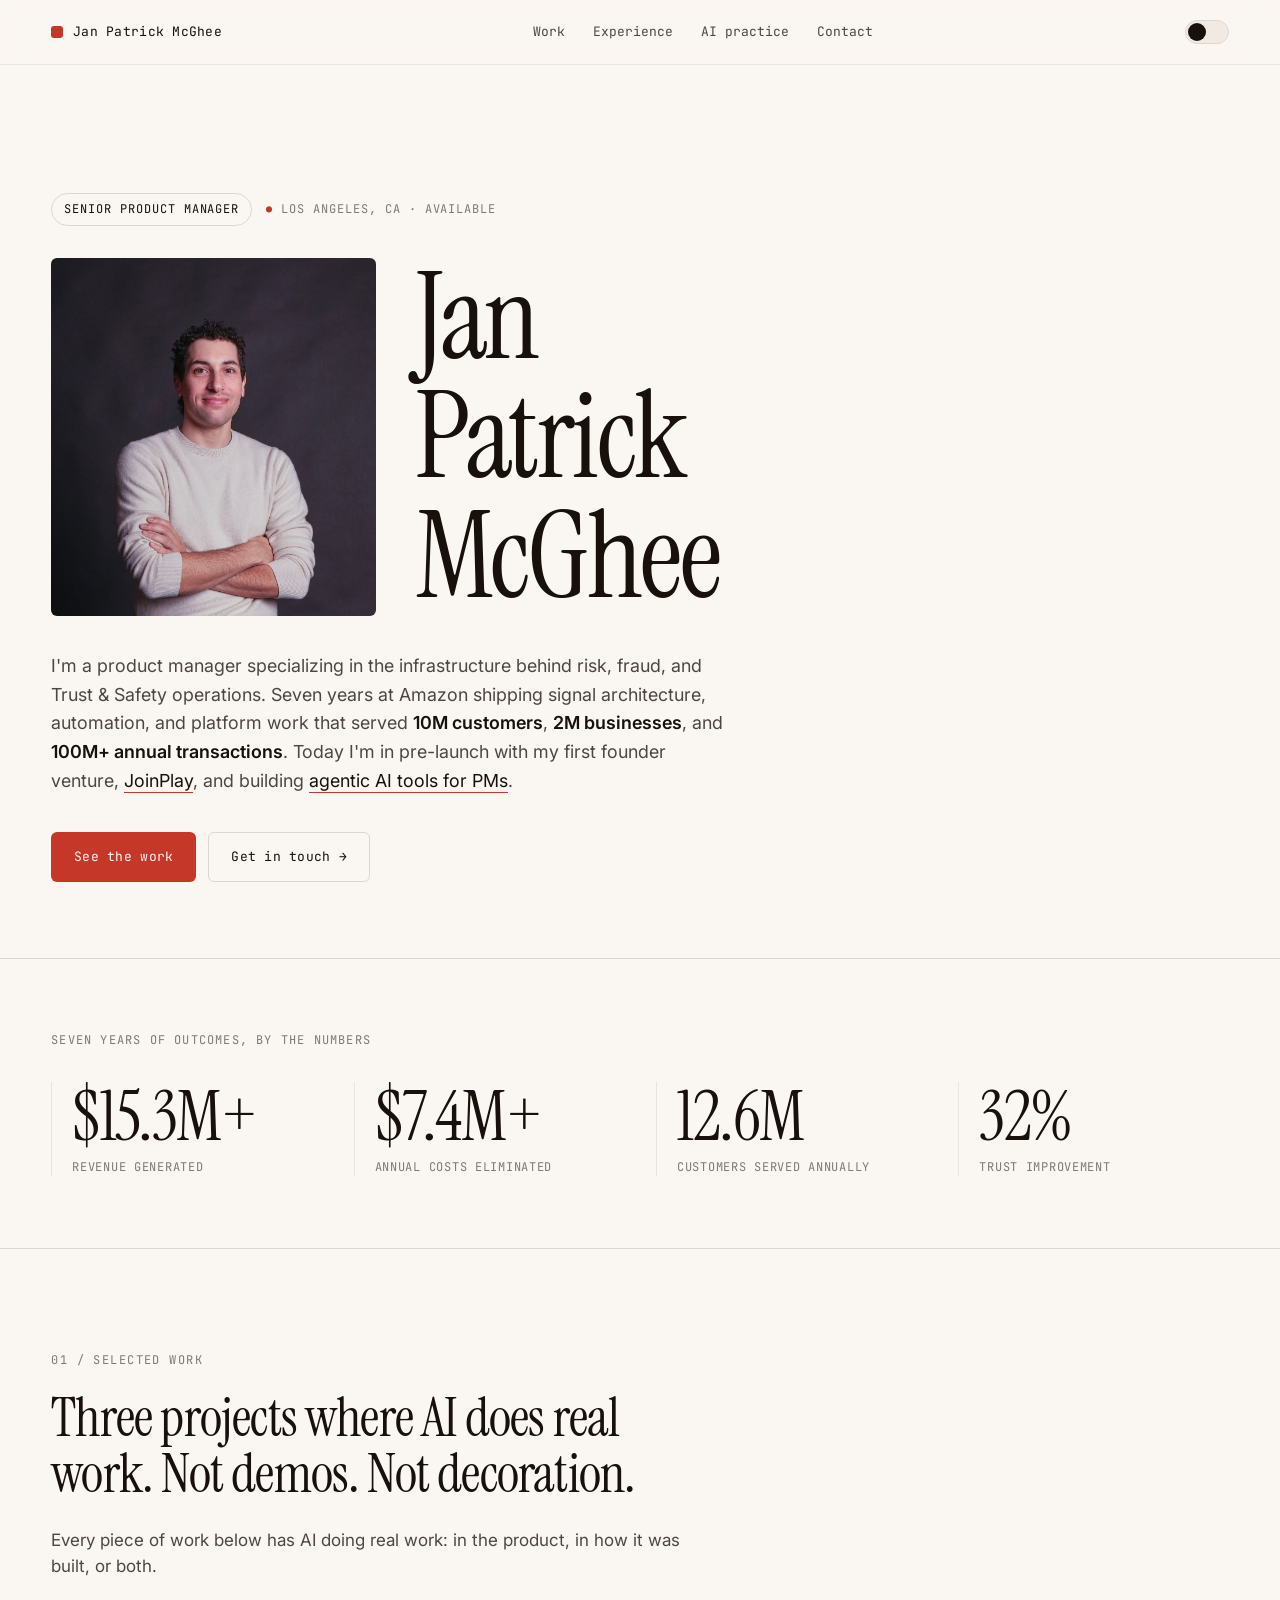
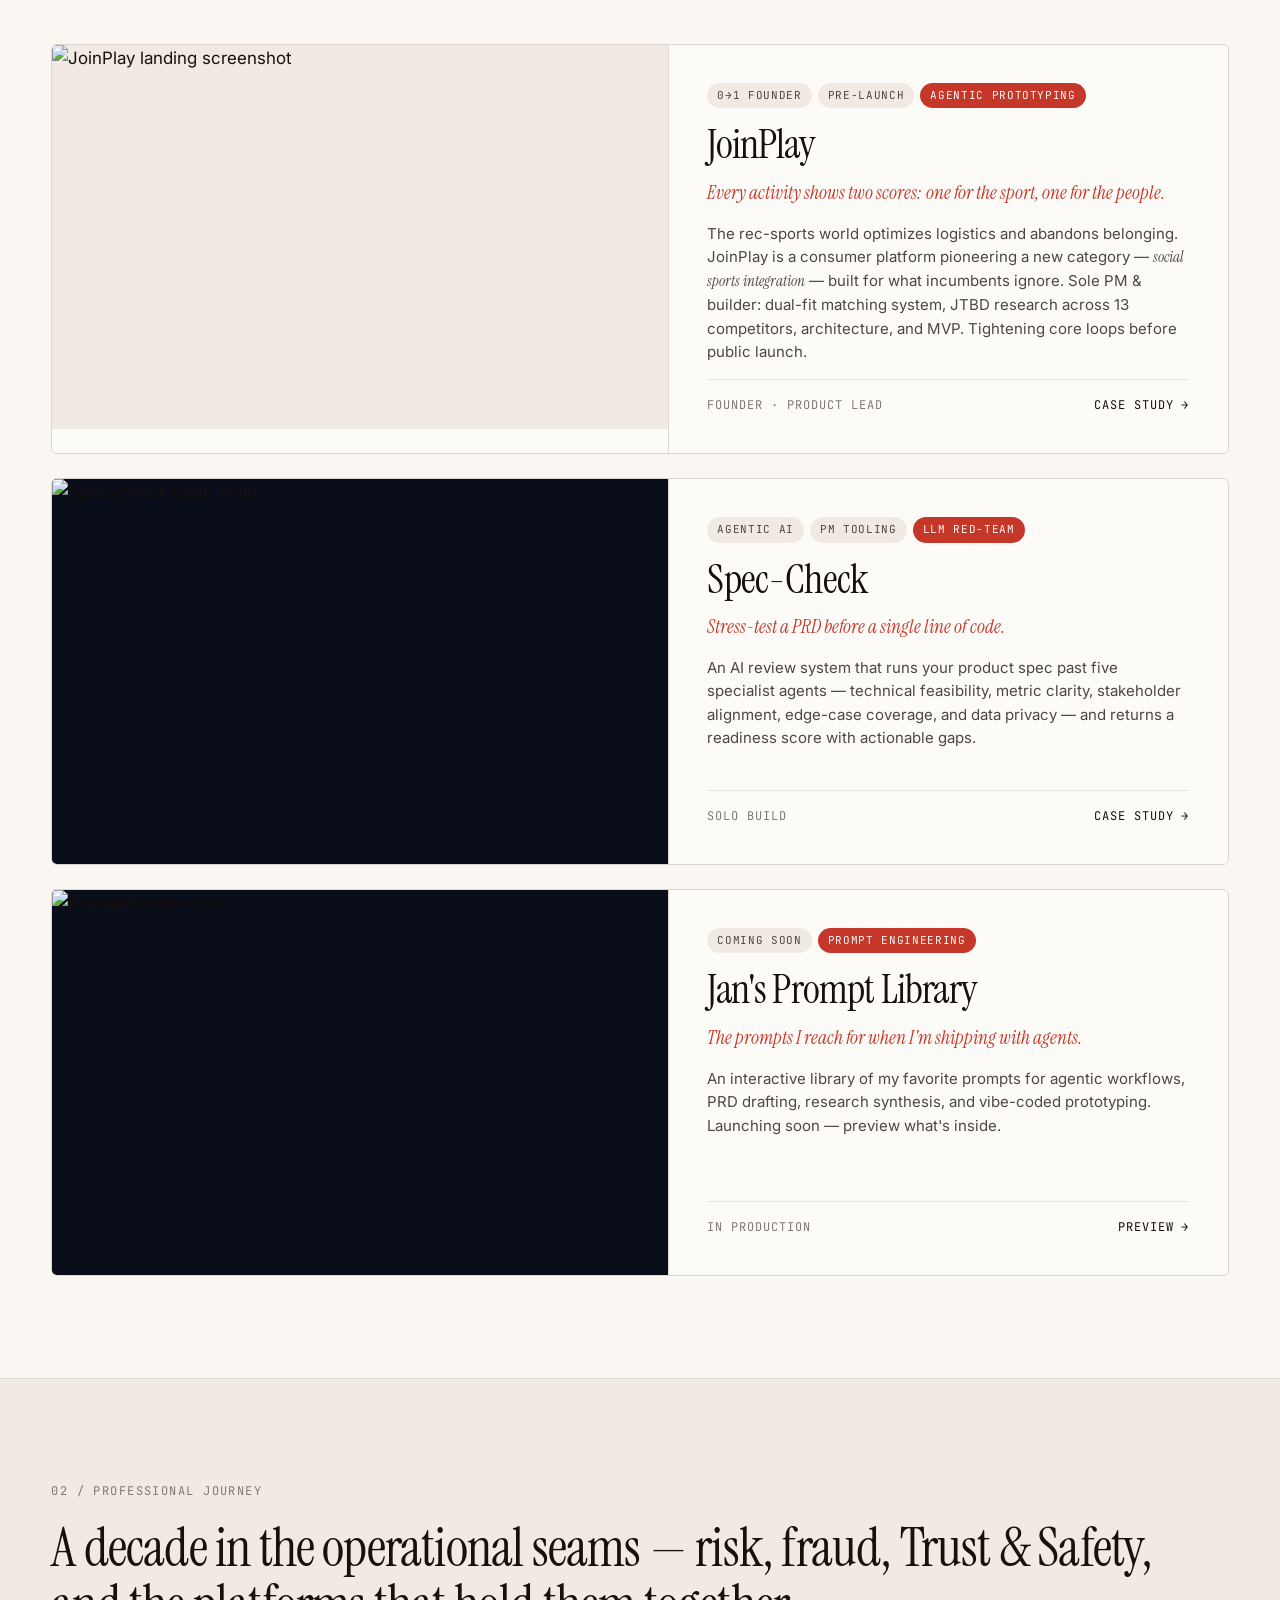
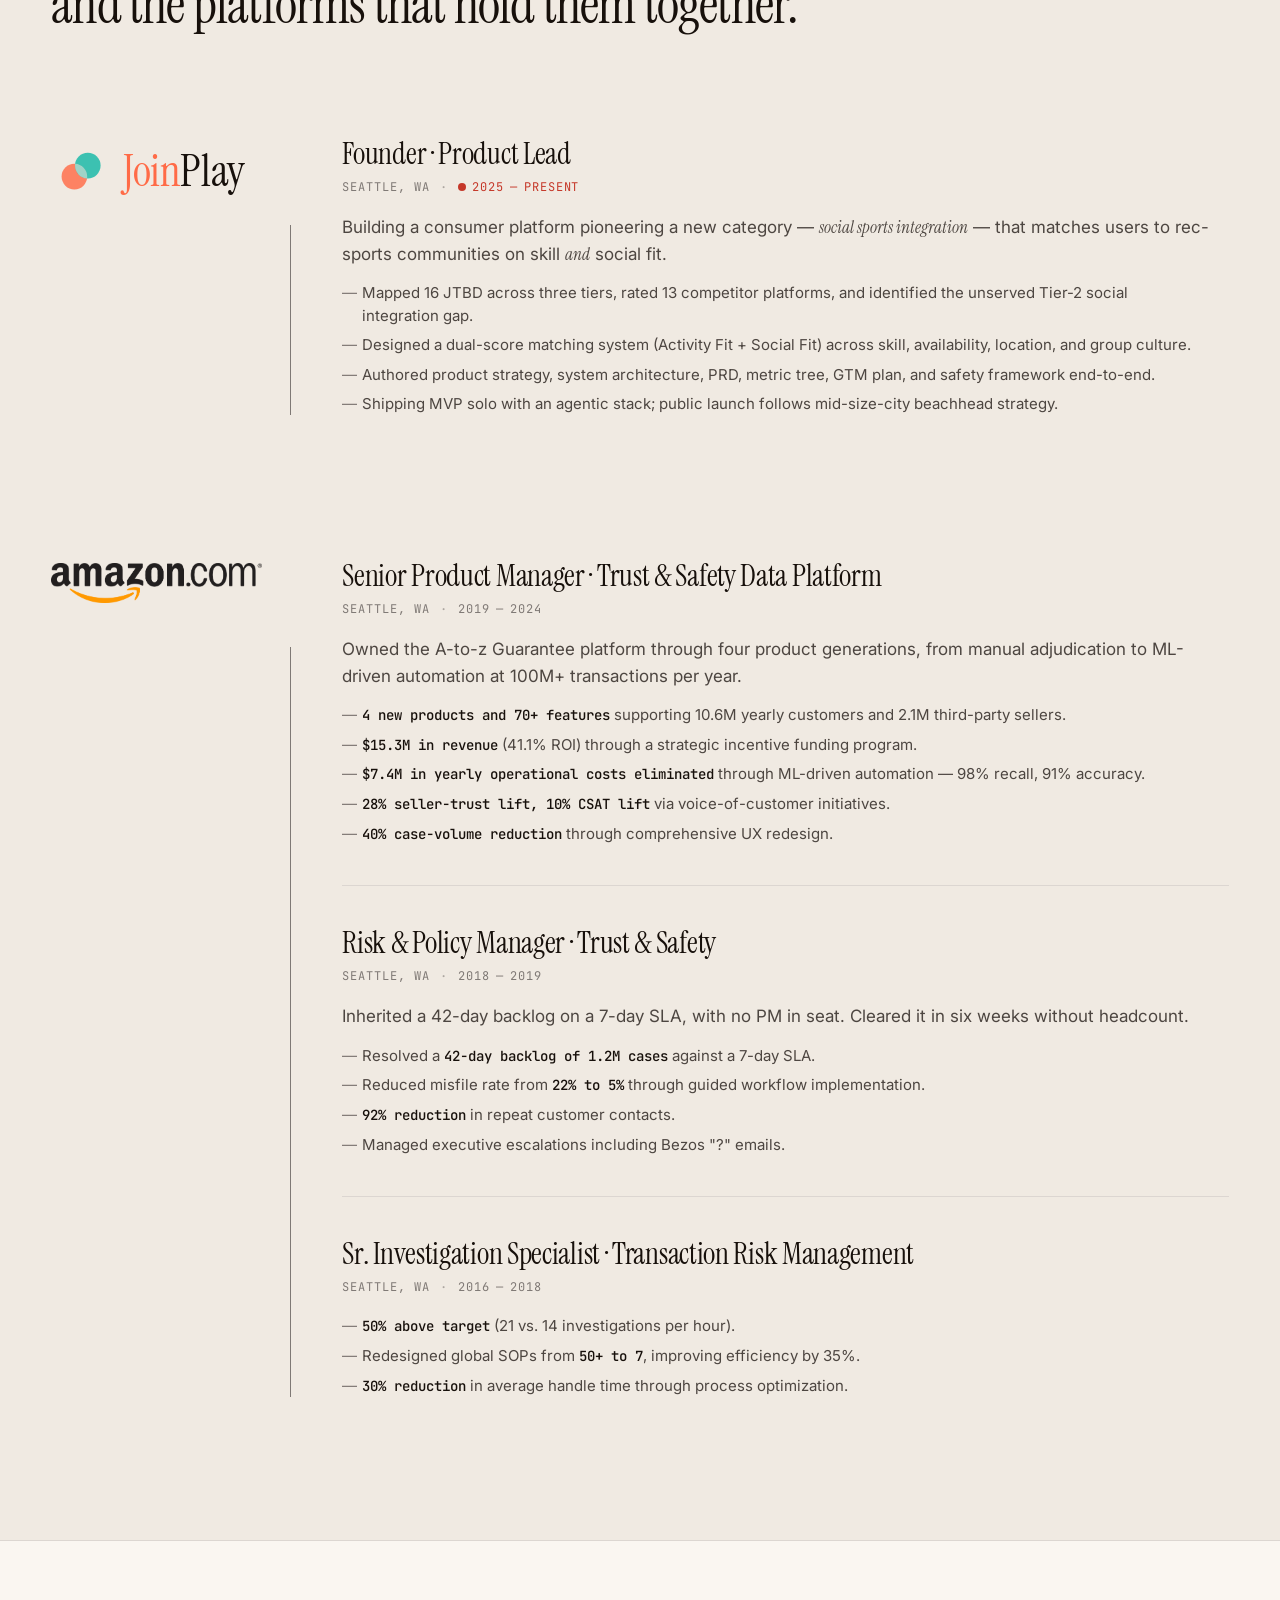
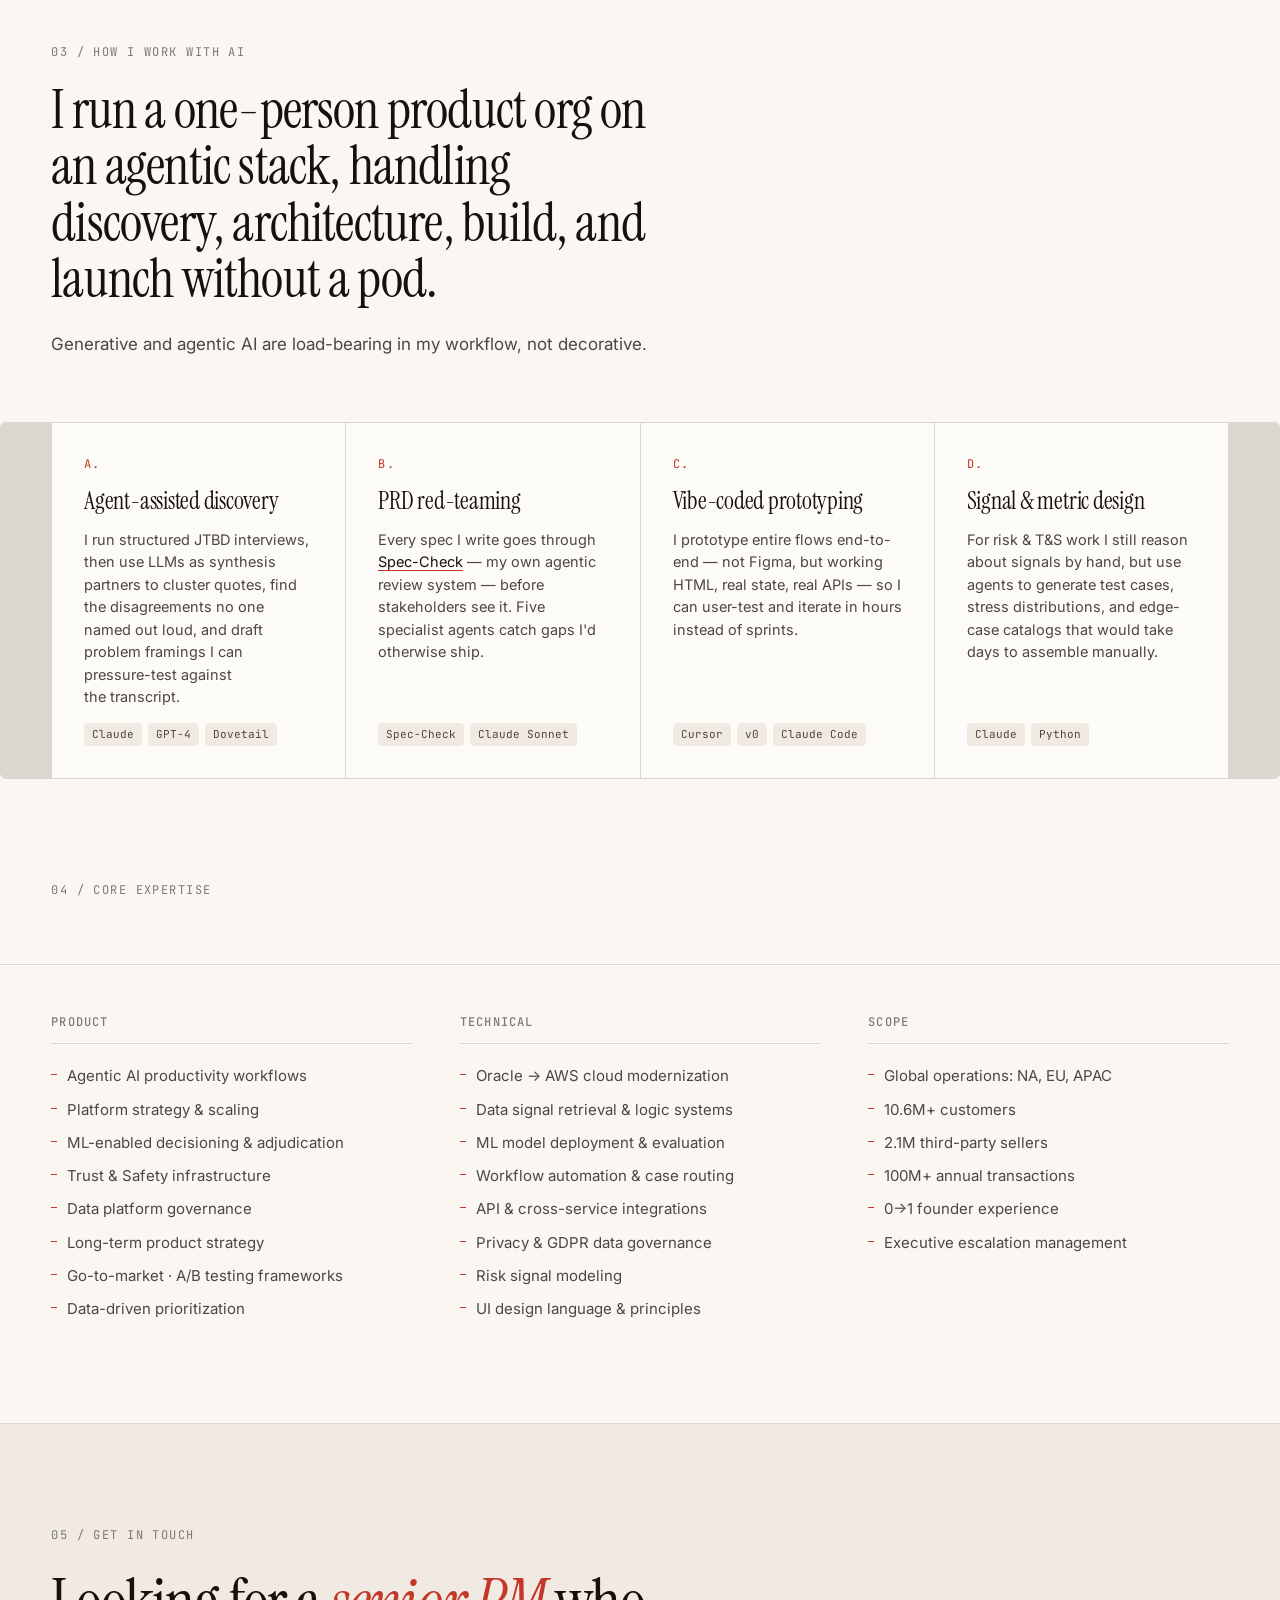
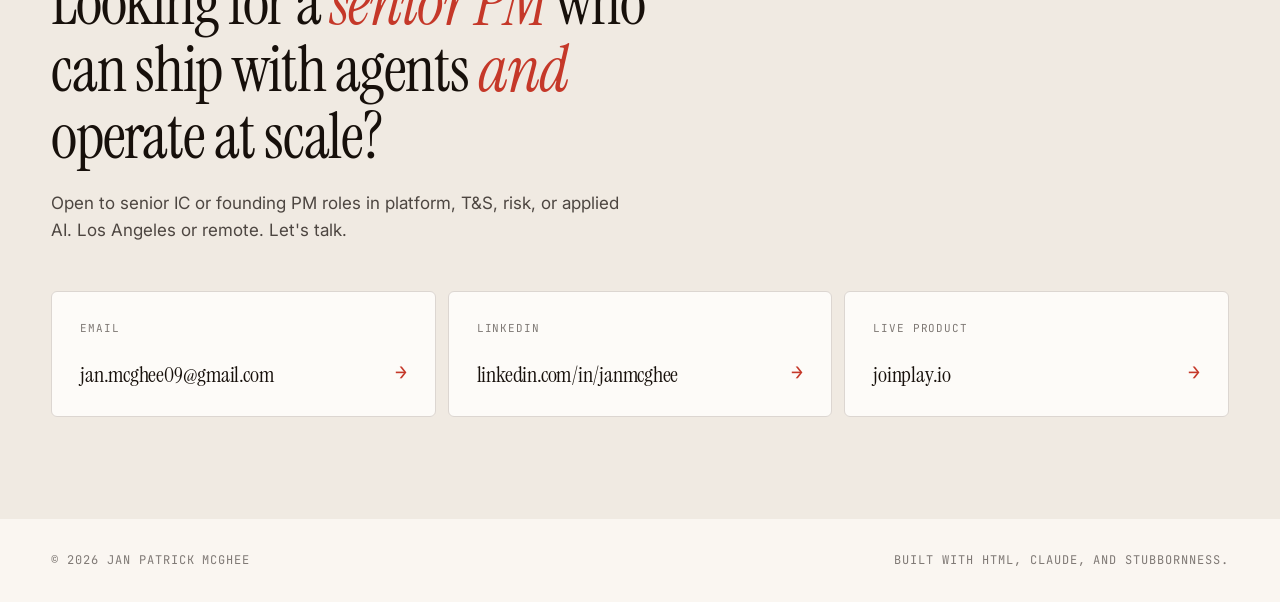
==== commit 6aae1109: "Restructure hero and experience with portrait, name lockup, and company logos Hero: name renders as " ====
--- a/index.html
+++ b/index.html
@@ -1,298 +1,365 @@
 <!DOCTYPE html>
 <html lang="en">
 <head>
-  <meta charset="UTF-8">
-  <meta name="viewport" content="width=device-width, initial-scale=1.0">
-  <title>Jan Patrick McGhee — Senior Product Manager & Founder</title>
-  <meta name="description" content="Product Manager specializing in data platforms and ML-driven decision systems for Trust & Safety at scale.">
-  <meta name="theme-color" content="#12110f">
-  <link rel="preconnect" href="https://fonts.googleapis.com">
-  <link rel="preconnect" href="https://fonts.gstatic.com" crossorigin>
-  <link href="https://fonts.googleapis.com/css2?family=DM+Mono:ital,wght@0,300;0,400;0,500;1,300;1,400;1,500&family=DM+Sans:ital,opsz,wght@0,9..40,100..1000;1,9..40,100..1000&family=Instrument+Serif:ital@0;1&display=swap" rel="stylesheet">
-  <link rel="stylesheet" href="assets/css/style.css">
+<meta charset="UTF-8" />
+<meta name="viewport" content="width=device-width, initial-scale=1.0" />
+<title>Jan Patrick McGhee — Senior Product Manager</title>
+<link rel="preconnect" href="https://fonts.googleapis.com">
+<link rel="preconnect" href="https://fonts.gstatic.com" crossorigin>
+<link rel="stylesheet" href="https://fonts.googleapis.com/css2?family=Instrument+Serif:ital@0;1&family=Inter:wght@300;400;500;600;700&family=JetBrains+Mono:wght@400;500&display=swap">
+<link rel="stylesheet" href="assets/site.css">
 </head>
-<body>
-
-  <!-- ── Hero ── -->
-  <section class="hero" id="hero">
-    <div class="hero__inner">
-      <div class="hero__content">
-        <p class="hero__label">Senior Product Manager &middot; Founder</p>
-        <h1 class="hero__name">Jan Patrick<br>McGhee</h1>
-        <p class="hero__bio">Product Manager specializing in data platforms and ML-driven decision systems that power risk, fraud, and Trust&nbsp;&amp;&nbsp;Safety operations at scale. Seven years at Amazon leading automation, signal architecture, and platform development supporting 10M customers, 2M businesses, and 100M+ annual transactions.</p>
-        <div class="hero__ctas">
-          <a href="#live-products" class="btn btn--primary">View My Work</a>
-          <a href="https://www.linkedin.com/in/janmcghee/" target="_blank" rel="noopener noreferrer" class="btn btn--outline">LinkedIn</a>
-        </div>
-      </div>
-
-      <aside class="hero__card">
-        <h2 class="hero__card-heading">Core Expertise</h2>
-        <ul class="hero__card-list">
-          <li>Agentic AI Productivity Workflows</li>
-          <li>Platform Strategy &amp; Scaling</li>
-          <li>ML-Enabled Decisioning &amp; Adjudication</li>
-          <li>Trust &amp; Safety Infrastructure</li>
-          <li>Data Platform Governance</li>
-          <li>Data Infrastructure &amp; Cloud Modernization</li>
-          <li>Cross-System Integrations &amp; APIs</li>
-          <li>Privacy-Compliant Platform Design</li>
-          <li>Risk Signal Modeling &amp; Workflow Architecture</li>
-          <li>Global Operations Scaling (NA, EU, APAC)</li>
-        </ul>
-      </aside>
-    </div>
-  </section>
-
-  <!-- ── Live Products ── -->
-  <section class="products" id="live-products">
-    <div class="products__inner">
-      <p class="section-label">Live Products</p>
-      <h2 class="section-heading">What I&rsquo;m Building</h2>
-
-      <div class="products__grid">
-        <article class="product-card reveal" style="--reveal-i:0; --card-accent:#6a9a72">
-          <div class="product-card__img-wrap">
-            <img src="assets/images/joinplay.png" alt="JoinPlay — consumer platform for local sports communities" width="800" height="450" loading="lazy">
-          </div>
-          <div class="product-card__body">
-            <div class="product-card__meta">
-              <h3 class="product-card__name">JoinPlay</h3>
-              <span class="badge badge--green"><span class="badge__dot"></span>Live &middot; Scaling</span>
+<body data-aesthetic="editorial" data-theme="light">
+
+<!-- ============ NAV ============ -->
+<header class="nav">
+  <a href="index.html" class="nav__brand">
+    <span class="nav__mark" aria-hidden="true"></span>
+    <span class="nav__name">Jan&nbsp;Patrick&nbsp;McGhee</span>
+  </a>
+  <nav class="nav__links">
+    <a href="#work">Work</a>
+    <a href="#experience">Experience</a>
+    <a href="#ai">AI&nbsp;practice</a>
+    <a href="#contact">Contact</a>
+  </nav>
+  <button class="theme-toggle" id="themeToggle" aria-label="Toggle theme">
+    <span class="theme-toggle__dot"></span>
+  </button>
+</header>
+
+<!-- ============ HERO ============ -->
+<section class="hero">
+  <div class="hero__meta">
+    <span class="hero__pill">Senior Product Manager</span>
+    <span class="hero__loc">Los Angeles, CA · Available</span>
+  </div>
+  <div class="hero__row">
+    <div class="hero__portrait">
+      <img src="uploads/jan_profileimage.JPG" alt="Portrait of Jan Patrick McGhee" />
+    </div>
+    <h1 class="hero__headline">
+      <span>Jan</span>
+      <span>Patrick</span>
+      <span>McGhee</span>
+    </h1>
+  </div>
+  <p class="hero__lede">
+    I'm a product manager specializing in the infrastructure behind risk, fraud, and Trust &amp; Safety operations. Seven years at Amazon shipping signal architecture, automation, and platform work that served <strong>10M customers</strong>, <strong>2M businesses</strong>, and <strong>100M+ annual transactions</strong>. Today I'm in pre-launch with my first founder venture, <a href="joinplay.html">JoinPlay</a>, and building <a href="spec-check.html">agentic AI tools for PMs</a>.
+  </p>
+
+  <div class="hero__cta">
+    <a href="#work" class="btn btn--solid">See the work</a>
+    <a href="#contact" class="btn btn--ghost">Get in touch →</a>
+  </div>
+</section>
+
+<!-- ============ STATS ============ -->
+<section class="stats" id="stats">
+  <div class="stats__label">Seven years of outcomes, by the numbers</div>
+  <div class="stats__grid">
+    <div class="stat"><div class="stat__num" data-count="15.3" data-suffix="M+" data-prefix="$">$15.3M+</div><div class="stat__lbl">Revenue generated</div></div>
+    <div class="stat"><div class="stat__num" data-count="7.4" data-suffix="M+" data-prefix="$">$7.4M+</div><div class="stat__lbl">Annual costs eliminated</div></div>
+    <div class="stat"><div class="stat__num" data-count="12.6" data-suffix="M" data-prefix="">12.6M</div><div class="stat__lbl">Customers served annually</div></div>
+    <div class="stat"><div class="stat__num" data-count="32" data-suffix="%" data-prefix="">32%</div><div class="stat__lbl">Trust improvement</div></div>
+  </div>
+</section>
+
+<!-- ============ WORK ============ -->
+<section class="work" id="work">
+  <header class="section-head">
+    <div class="section-head__eyebrow">01 / Selected work</div>
+    <h2 class="section-head__title">Three projects where AI does real work. Not demos. Not decoration.</h2>
+    <p class="section-head__sub">Every piece of work below has AI doing real work: in the product, in how it was built, or both.</p>
+  </header>
+
+  <div class="project-grid">
+
+    <!-- JoinPlay -->
+    <a href="joinplay.html" class="project project--joinplay" data-cursor="Read case study">
+      <div class="project__media">
+        <img src="uploads/joinplay.png" alt="JoinPlay landing screenshot" loading="lazy" />
+      </div>
+      <div class="project__body">
+        <div class="project__tags">
+          <span class="tag">0→1 founder</span>
+          <span class="tag">Pre-launch</span>
+          <span class="tag tag--ai">Agentic prototyping</span>
+        </div>
+        <h3 class="project__title">JoinPlay</h3>
+        <p class="project__kicker">Every activity shows two scores: one for the sport, one for the people.</p>
+        <p class="project__desc">The rec-sports world optimizes logistics and abandons belonging. JoinPlay is a consumer platform pioneering a new category — <em>social sports integration</em> — built for what incumbents ignore. Sole PM &amp; builder: dual-fit matching system, JTBD research across 13 competitors, architecture, and MVP. Tightening core loops before public launch.</p>
+        <div class="project__footer">
+          <span class="project__role">Founder · Product Lead</span>
+          <span class="project__go">Case study →</span>
+        </div>
+      </div>
+    </a>
+
+    <!-- Spec-Check -->
+    <a href="spec-check.html" class="project project--speccheck" data-cursor="Read case study">
+      <div class="project__media project__media--dark">
+        <img src="uploads/spec-check.png" alt="Spec-Check radar chart" loading="lazy" />
+      </div>
+      <div class="project__body">
+        <div class="project__tags">
+          <span class="tag">Agentic AI</span>
+          <span class="tag">PM tooling</span>
+          <span class="tag tag--ai">LLM red-team</span>
+        </div>
+        <h3 class="project__title">Spec-Check</h3>
+        <p class="project__kicker">Stress-test a PRD before a single line of code.</p>
+        <p class="project__desc">An AI review system that runs your product spec past five specialist agents — technical feasibility, metric clarity, stakeholder alignment, edge-case coverage, and data privacy — and returns a readiness score with actionable gaps.</p>
+        <div class="project__footer">
+          <span class="project__role">Solo build</span>
+          <span class="project__go">Case study →</span>
+        </div>
+      </div>
+    </a>
+
+    <!-- Prompt Library -->
+    <a href="prompt-library.html" class="project project--prompts" data-cursor="Preview">
+      <div class="project__media project__media--dark">
+        <img src="uploads/prompt-library.png" alt="Prompt library icon" loading="lazy" />
+      </div>
+      <div class="project__body">
+        <div class="project__tags">
+          <span class="tag">Coming soon</span>
+          <span class="tag tag--ai">Prompt engineering</span>
+        </div>
+        <h3 class="project__title">Jan's Prompt Library</h3>
+        <p class="project__kicker">The prompts I reach for when I'm shipping with agents.</p>
+        <p class="project__desc">An interactive library of my favorite prompts for agentic workflows, PRD drafting, research synthesis, and vibe-coded prototyping. Launching soon — preview what's inside.</p>
+        <div class="project__footer">
+          <span class="project__role">In production</span>
+          <span class="project__go">Preview →</span>
+        </div>
+      </div>
+    </a>
+  </div>
+</section>
+
+<!-- ============ EXPERIENCE ============ -->
+<section class="experience" id="experience">
+  <header class="section-head">
+    <div class="section-head__eyebrow">02 / Professional journey</div>
+    <h2 class="section-head__title">A decade in the operational seams — risk, fraud, Trust &amp; Safety, and the platforms that hold them together.</h2>
+  </header>
+
+  <div class="timeline">
+    <section class="company company--joinplay">
+      <div class="company__rail">
+        <div class="company__mark">
+          <img class="company__icon" src="uploads/joinplay_iconmark.svg" alt="" aria-hidden="true" />
+          <span class="company__wordmark company__wordmark--joinplay"><span>Join</span><span>Play</span></span>
+        </div>
+        <div class="company__bracket" aria-hidden="true"></div>
+      </div>
+      <ol class="company__roles">
+        <li class="role role--current">
+          <div class="role__main">
+            <div class="role__title">Founder · Product Lead</div>
+            <div class="role__org">
+              <span class="role__loc">Seattle, WA</span>
+              <span class="role__sep" aria-hidden="true">·</span>
+              <span class="role__when"><span class="role__year">2025</span><span class="role__dash">—</span><span class="role__year">Present</span></span>
             </div>
-            <p class="product-card__desc">Consumer platform focused on improving how people discover and join local sports communities. Designed, built, and launched from 0&nbsp;to&nbsp;1. Currently scaling.</p>
-            <a href="https://joinplay.io/" target="_blank" rel="noopener noreferrer" class="btn btn--primary btn--sm">Visit &rarr;</a>
-          </div>
-        </article>
-
-        <article class="product-card reveal" style="--reveal-i:1; --card-accent:#5a7d9a">
-          <div class="product-card__img-wrap">
-            <img src="assets/images/spec-check.png" alt="Spec-Check — AI PRD review system" width="800" height="450" loading="lazy">
-          </div>
-          <div class="product-card__body">
-            <div class="product-card__meta">
-              <h3 class="product-card__name">Spec-Check</h3>
-              <span class="badge badge--blue"><span class="badge__dot"></span>Live</span>
-            </div>
-            <p class="product-card__desc">AI PRD Review System. An AI tool for stress-testing Product Requirements Documents and identifying hidden risks before development begins.</p>
-            <a href="https://spec-check-nine.vercel.app/" target="_blank" rel="noopener noreferrer" class="btn btn--primary btn--sm">Visit &rarr;</a>
-          </div>
-        </article>
-
-        <article class="product-card reveal" style="--reveal-i:2">
-          <div class="product-card__img-wrap">
-            <img src="assets/images/prompt-library.png" alt="Jan's Prompt Library — interactive prompt collection" width="800" height="450" loading="lazy">
-          </div>
-          <div class="product-card__body">
-            <div class="product-card__meta">
-              <h3 class="product-card__name">Jan&rsquo;s Prompt Library</h3>
-              <span class="badge badge--grey"><span class="badge__dot"></span>Coming Soon</span>
-            </div>
-            <p class="product-card__desc">Interactive library filled with my favorite prompts for Agentic AI workflows and prototyping.</p>
-            <span class="btn btn--outline btn--sm btn--disabled">Coming Soon</span>
-          </div>
-        </article>
-      </div>
-    </div>
-  </section>
-
-  <!-- ── Key Metrics ── -->
-  <section class="metrics" id="metrics">
-    <div class="metrics__inner">
-      <div class="metrics__stat reveal" style="--reveal-i:0">
-        <span class="metrics__number" data-count-to="15.3" data-prefix="$" data-suffix="M+">$0</span>
-        <span class="metrics__label">Revenue Generated</span>
-      </div>
-      <div class="metrics__stat reveal" style="--reveal-i:1">
-        <span class="metrics__number" data-count-to="7.4" data-prefix="$" data-suffix="M+">$0</span>
-        <span class="metrics__label">Annual Costs Eliminated</span>
-      </div>
-      <div class="metrics__stat reveal" style="--reveal-i:2">
-        <span class="metrics__number" data-count-to="12.6" data-suffix="M">0</span>
-        <span class="metrics__label">Customers Served Annually</span>
-      </div>
-      <div class="metrics__stat reveal" style="--reveal-i:3">
-        <span class="metrics__number" data-count-to="32" data-suffix="%">0</span>
-        <span class="metrics__label">Trust Improvement</span>
-      </div>
-    </div>
-  </section>
-
-  <!-- ── Professional Journey ── -->
-  <section class="journey" id="journey">
-    <div class="journey__inner">
-      <p class="section-label">Professional Journey</p>
-      <h2 class="section-heading">Where I&rsquo;ve Been</h2>
-
-      <div class="tl">
-
-        <!-- 1 ── JoinPlay (current) ── left -->
-        <div class="tl__item tl__item--left tl__item--current">
-          <div class="tl__dot tl__dot--pulse"></div>
-          <div class="tl__card">
-            <span class="tl__dates">June 2025 &ndash; Present</span>
-            <h3 class="tl__role">Founder, Product Lead</h3>
-            <span class="tl__company">JoinPlay <span class="tl__location">| Seattle, WA</span></span>
-            <p class="tl__intro">Leading development of a consumer platform helping adults discover and join local recreational sports communities by improving skill and social fit.</p>
-            <ul class="tl__bullets">
-              <li>Building product from concept to MVP, defining the full user lifecycle from discovery through participation and feedback.</li>
-              <li>Designed a structured matching system evaluating user-to-group fit across skill, availability, location, and group dynamics.</li>
-              <li>Conducted Jobs-To-Be-Done research and early user interviews to validate problem space and inform product direction.</li>
-              <li>Defined product strategy, core system architecture, and authored PRD and user stories to guide development.</li>
+            <p class="role__lede">Building a consumer platform pioneering a new category — <em>social sports integration</em> — that matches users to rec-sports communities on skill <em>and</em> social fit.</p>
+            <ul class="role__bullets">
+              <li>Mapped 16 JTBD across three tiers, rated 13 competitor platforms, and identified the unserved Tier-2 social integration gap.</li>
+              <li>Designed a dual-score matching system (Activity Fit + Social Fit) across skill, availability, location, and group culture.</li>
+              <li>Authored product strategy, system architecture, PRD, metric tree, GTM plan, and safety framework end-to-end.</li>
+              <li>Shipping MVP solo with an agentic stack; public launch follows mid-size-city beachhead strategy.</li>
             </ul>
           </div>
-        </div>
-
-        <!-- 2 ── Senior PM ── right -->
-        <div class="tl__item tl__item--right">
-          <div class="tl__dot"></div>
-          <div class="tl__card">
-            <span class="tl__dates">January 2019 &ndash; February 2024</span>
-            <h3 class="tl__role">Senior Product Manager, Trust &amp; Safety Data Platform</h3>
-            <span class="tl__company">Amazon.com <span class="tl__location">| Seattle, WA</span></span>
-            <p class="tl__intro">Led product strategy for the A-to-z Guarantee platform, serving millions of customers and third-party sellers.</p>
-            <ul class="tl__bullets">
-              <li>Launched <strong>4</strong> new products and <strong>70+</strong> features supporting <strong>10.6M</strong> yearly customers and <strong>2.1M</strong> third-party sellers</li>
-              <li>Drove <strong>$15.3M</strong> in revenue (<strong>41.1%</strong> ROI) through strategic incentive funding program</li>
-              <li>Eliminated <strong>$7.4M</strong> in yearly operational costs through ML-driven automation (<strong>98%</strong> recall, <strong>91%</strong> accuracy)</li>
-              <li>Improved seller trust by <strong>28%</strong> and customer satisfaction by <strong>10%</strong> through voice-of-customer initiatives</li>
-              <li>Reduced case volume by <strong>40%</strong> through comprehensive UX redesign</li>
+        </li>
+      </ol>
+    </section>
+
+    <section class="company company--amazon">
+      <div class="company__rail">
+        <div class="company__mark">
+          <img class="company__icon company__icon--light" src="uploads/amazon-com.png" alt="Amazon.com" />
+          <img class="company__icon company__icon--dark" src="uploads/amazon-com-light.png" alt="Amazon.com" />
+        </div>
+        <div class="company__bracket" aria-hidden="true"></div>
+      </div>
+      <ol class="company__roles">
+        <li class="role">
+          <div class="role__main">
+            <div class="role__title">Senior Product Manager · Trust &amp; Safety Data Platform</div>
+            <div class="role__org">
+              <span class="role__loc">Seattle, WA</span>
+              <span class="role__sep" aria-hidden="true">·</span>
+              <span class="role__when"><span class="role__year">2019</span><span class="role__dash">—</span><span class="role__year">2024</span></span>
+            </div>
+            <p class="role__lede">Owned the A-to-z Guarantee platform through four product generations, from manual adjudication to ML-driven automation at 100M+ transactions per year.</p>
+            <ul class="role__bullets role__bullets--metric">
+              <li><strong>4 new products and 70+ features</strong> supporting 10.6M yearly customers and 2.1M third-party sellers.</li>
+              <li><strong>$15.3M in revenue</strong> (41.1% ROI) through a strategic incentive funding program.</li>
+              <li><strong>$7.4M in yearly operational costs eliminated</strong> through ML-driven automation — 98% recall, 91% accuracy.</li>
+              <li><strong>28% seller-trust lift, 10% CSAT lift</strong> via voice-of-customer initiatives.</li>
+              <li><strong>40% case-volume reduction</strong> through comprehensive UX redesign.</li>
             </ul>
           </div>
-        </div>
-
-        <!-- 3 ── Risk & Policy ── left -->
-        <div class="tl__item tl__item--left">
-          <div class="tl__dot"></div>
-          <div class="tl__card">
-            <span class="tl__dates">June 2018 &ndash; January 2019</span>
-            <h3 class="tl__role">Risk &amp; Policy Manager, Trust &amp; Safety</h3>
-            <span class="tl__company">Amazon.com <span class="tl__location">| Seattle, WA</span></span>
-            <p class="tl__intro">Served as interim Product Owner during critical operational challenges.</p>
-            <ul class="tl__bullets">
-              <li>Resolved <strong>42-day</strong> backlog of <strong>1.2M</strong> cases against <strong>7-day</strong> SLA</li>
-              <li>Reduced misfile rate from <strong>22%</strong> to <strong>5%</strong> through guided workflow implementation</li>
-              <li>Decreased repeat customer contacts by <strong>92%</strong></li>
-              <li>Managed executive escalations including Bezos &ldquo;?&rdquo; emails</li>
+        </li>
+
+        <li class="role">
+          <div class="role__main">
+            <div class="role__title">Risk &amp; Policy Manager · Trust &amp; Safety</div>
+            <div class="role__org">
+              <span class="role__loc">Seattle, WA</span>
+              <span class="role__sep" aria-hidden="true">·</span>
+              <span class="role__when"><span class="role__year">2018</span><span class="role__dash">—</span><span class="role__year">2019</span></span>
+            </div>
+            <p class="role__lede">Inherited a 42-day backlog on a 7-day SLA, with no PM in seat. Cleared it in six weeks without headcount.</p>
+            <ul class="role__bullets role__bullets--metric">
+              <li>Resolved a <strong>42-day backlog of 1.2M cases</strong> against a 7-day SLA.</li>
+              <li>Reduced misfile rate from <strong>22% to 5%</strong> through guided workflow implementation.</li>
+              <li><strong>92% reduction</strong> in repeat customer contacts.</li>
+              <li>Managed executive escalations including Bezos "?" emails.</li>
             </ul>
           </div>
-        </div>
-
-        <!-- 4 ── Sr. Investigation Specialist ── right -->
-        <div class="tl__item tl__item--right">
-          <div class="tl__dot"></div>
-          <div class="tl__card">
-            <span class="tl__dates">August 2016 &ndash; June 2018</span>
-            <h3 class="tl__role">Sr. Investigation Specialist, Transaction Risk Management</h3>
-            <span class="tl__company">Amazon.com <span class="tl__location">| Seattle, WA</span></span>
-            <p class="tl__intro">Exceeded performance metrics while redesigning operational processes.</p>
-            <ul class="tl__bullets">
-              <li>Exceeded performance targets by <strong>50%</strong> (<strong>21</strong> vs. <strong>14</strong> investigations per hour)</li>
-              <li>Redesigned global SOPs from <strong>50+</strong> to <strong>7</strong>, improving efficiency by <strong>35%</strong></li>
-              <li>Reduced average handle time by <strong>30%</strong> through process optimization</li>
+        </li>
+
+        <li class="role">
+          <div class="role__main">
+            <div class="role__title">Sr. Investigation Specialist · Transaction Risk Management</div>
+            <div class="role__org">
+              <span class="role__loc">Seattle, WA</span>
+              <span class="role__sep" aria-hidden="true">·</span>
+              <span class="role__when"><span class="role__year">2016</span><span class="role__dash">—</span><span class="role__year">2018</span></span>
+            </div>
+            <ul class="role__bullets role__bullets--metric">
+              <li><strong>50% above target</strong> (21 vs. 14 investigations per hour).</li>
+              <li>Redesigned global SOPs from <strong>50+ to 7</strong>, improving efficiency by 35%.</li>
+              <li><strong>30% reduction</strong> in average handle time through process optimization.</li>
             </ul>
           </div>
-        </div>
-
-      </div>
-    </div>
-  </section>
-
-  <!-- ── Skills ── -->
-  <section class="skills" id="skills">
-    <div class="skills__inner">
-      <p class="section-label">Skills</p>
-      <h2 class="section-heading">Technical Skills &amp; Capabilities</h2>
-
-      <div class="skills__grid">
-        <div class="skills__card reveal" style="--reveal-i:0">
-          <h3 class="skills__card-heading">Product Management</h3>
-          <div class="skills__tags">
-            <span class="tag">Agile Methodologies</span>
-            <span class="tag">Long-Term Product Strategy</span>
-            <span class="tag">Go-To-Market</span>
-            <span class="tag">A/B Testing Frameworks</span>
-            <span class="tag">Data-Driven Prioritization</span>
-            <span class="tag">UI Design Language &amp; Principles</span>
-          </div>
-        </div>
-
-        <div class="skills__card reveal" style="--reveal-i:1">
-          <h3 class="skills__card-heading">Technical Skills</h3>
-          <div class="skills__tags">
-            <span class="tag">Oracle to AWS Cloud Modernization</span>
-            <span class="tag">Data Signal Retrieval &amp; Logic Systems</span>
-            <span class="tag">ML Model Deployment &amp; Evaluation</span>
-            <span class="tag">Workflow Automation &amp; Case Routing</span>
-            <span class="tag">API &amp; Cross-Service Integrations</span>
-            <span class="tag">Privacy &amp; GDPR Data Governance</span>
-          </div>
-        </div>
-
-        <div class="skills__card reveal" style="--reveal-i:2">
-          <h3 class="skills__card-heading">Leadership &amp; Strategy</h3>
-          <div class="skills__tags">
-            <span class="tag">Cross-functional Leadership</span>
-            <span class="tag">Stakeholder Management</span>
-            <span class="tag">Team Growth &amp; Development</span>
-            <span class="tag">Executive Communication</span>
-            <span class="tag">User &amp; Market Research</span>
-            <span class="tag">Compliance Management</span>
-          </div>
-        </div>
-      </div>
-    </div>
-  </section>
-
-  <!-- ── Education & Languages ── -->
-  <section class="edu" id="education">
-    <div class="edu__inner reveal">
-      <p class="section-label">Background</p>
-      <h2 class="section-heading">Education &amp; Languages</h2>
-
-      <div class="edu__grid">
-        <div class="edu__col">
-          <div class="edu__entry">
-            <span class="edu__institution">University of California, Berkeley &mdash; Executive Education</span>
-            <span class="edu__location">Berkeley, CA</span>
-            <span class="edu__credential">Product Management Studio Program Certificate</span>
-            <span class="edu__year">2025</span>
-          </div>
-          <div class="edu__entry">
-            <span class="edu__institution">Montana State University</span>
-            <span class="edu__location">Bozeman, MT</span>
-            <span class="edu__credential">Coursework toward Bachelor of Arts in History</span>
-          </div>
-        </div>
-
-        <div class="edu__col">
-          <h3 class="edu__sub-heading">Languages</h3>
-          <div class="edu__tags">
-            <span class="tag">English (Native)</span>
-            <span class="tag">German (Fluent)</span>
-          </div>
-        </div>
-      </div>
-    </div>
-  </section>
-
-  <!-- ── Contact / Footer ── -->
-  <footer class="contact" id="contact">
-    <div class="contact__rings" aria-hidden="true">
-      <div class="contact__ring"></div>
-      <div class="contact__ring"></div>
-      <div class="contact__ring"></div>
-    </div>
-    <div class="contact__inner reveal">
-      <h2 class="contact__headline">Let&rsquo;s Connect</h2>
-      <p class="contact__sub">Ready to discuss how I can help scale your product initiatives and drive meaningful business impact.</p>
-      <div class="contact__links">
-        <a href="https://www.linkedin.com/in/janmcghee/" target="_blank" rel="noopener noreferrer" class="btn btn--primary">LinkedIn</a>
-        <a href="mailto:jan.mcghee09@gmail.com" class="btn btn--outline">Email</a>
-      </div>
-    </div>
-  </footer>
-
-  <script src="assets/js/main.js"></script>
+        </li>
+      </ol>
+    </section>
+  </div>
+</section>
+
+<!-- ============ AI PRACTICE ============ -->
+<section class="ai-practice" id="ai">
+  <header class="section-head">
+    <div class="section-head__eyebrow">03 / How I work with AI</div>
+    <h2 class="section-head__title">I run a one-person product org on an agentic stack, handling discovery, architecture, build, and launch without a pod.</h2>
+    <p class="section-head__sub">Generative and agentic AI are load-bearing in my workflow, not decorative.</p>
+  </header>
+
+  <div class="ai-grid">
+    <article class="ai-card">
+      <div class="ai-card__num">A.</div>
+      <h3>Agent-assisted discovery</h3>
+      <p>I run structured JTBD interviews, then use LLMs as synthesis partners to cluster quotes, find the disagreements no one named out loud, and draft problem framings I can pressure-test against the transcript.</p>
+      <div class="ai-card__tools"><span>Claude</span><span>GPT-4</span><span>Dovetail</span></div>
+    </article>
+    <article class="ai-card">
+      <div class="ai-card__num">B.</div>
+      <h3>PRD red-teaming</h3>
+      <p>Every spec I write goes through <a href="spec-check.html">Spec-Check</a> — my own agentic review system — before stakeholders see it. Five specialist agents catch gaps I'd otherwise ship.</p>
+      <div class="ai-card__tools"><span>Spec-Check</span><span>Claude Sonnet</span></div>
+    </article>
+    <article class="ai-card">
+      <div class="ai-card__num">C.</div>
+      <h3>Vibe-coded prototyping</h3>
+      <p>I prototype entire flows end-to-end — not Figma, but working HTML, real state, real APIs — so I can user-test and iterate in hours instead of sprints.</p>
+      <div class="ai-card__tools"><span>Cursor</span><span>v0</span><span>Claude Code</span></div>
+    </article>
+    <article class="ai-card">
+      <div class="ai-card__num">D.</div>
+      <h3>Signal &amp; metric design</h3>
+      <p>For risk &amp; T&amp;S work I still reason about signals by hand, but use agents to generate test cases, stress distributions, and edge-case catalogs that would take days to assemble manually.</p>
+      <div class="ai-card__tools"><span>Claude</span><span>Python</span></div>
+    </article>
+  </div>
+</section>
+
+<!-- ============ SKILLS ============ -->
+<section class="skills">
+  <header class="section-head">
+    <div class="section-head__eyebrow">04 / Core expertise</div>
+  </header>
+  <div class="skills__grid">
+    <div class="skill-col">
+      <h4>Product</h4>
+      <ul>
+        <li>Agentic AI productivity workflows</li>
+        <li>Platform strategy &amp; scaling</li>
+        <li>ML-enabled decisioning &amp; adjudication</li>
+        <li>Trust &amp; Safety infrastructure</li>
+        <li>Data platform governance</li>
+        <li>Long-term product strategy</li>
+        <li>Go-to-market · A/B testing frameworks</li>
+        <li>Data-driven prioritization</li>
+      </ul>
+    </div>
+    <div class="skill-col">
+      <h4>Technical</h4>
+      <ul>
+        <li>Oracle → AWS cloud modernization</li>
+        <li>Data signal retrieval &amp; logic systems</li>
+        <li>ML model deployment &amp; evaluation</li>
+        <li>Workflow automation &amp; case routing</li>
+        <li>API &amp; cross-service integrations</li>
+        <li>Privacy &amp; GDPR data governance</li>
+        <li>Risk signal modeling</li>
+        <li>UI design language &amp; principles</li>
+      </ul>
+    </div>
+    <div class="skill-col">
+      <h4>Scope</h4>
+      <ul>
+        <li>Global operations: NA, EU, APAC</li>
+        <li>10.6M+ customers</li>
+        <li>2.1M third-party sellers</li>
+        <li>100M+ annual transactions</li>
+        <li>0→1 founder experience</li>
+        <li>Executive escalation management</li>
+      </ul>
+    </div>
+  </div>
+</section>
+
+<!-- ============ CONTACT ============ -->
+<section class="contact" id="contact">
+  <div class="contact__inner">
+    <div class="contact__eyebrow">05 / Get in touch</div>
+    <h2 class="contact__headline">Looking for a <em>senior PM</em> who can ship with agents <em>and</em> operate at scale?</h2>
+    <p class="contact__sub">Open to senior IC or founding PM roles in platform, T&amp;S, risk, or applied AI. Los Angeles or remote. Let's talk.</p>
+    <div class="contact__grid">
+      <a class="contact-card" href="mailto:jan.mcghee09@gmail.com">
+        <div class="contact-card__lbl">Email</div>
+        <div class="contact-card__val">jan.mcghee09@gmail.com</div>
+        <div class="contact-card__go">→</div>
+      </a>
+      <a class="contact-card" href="https://www.linkedin.com/in/janmcghee/" target="_blank" rel="noopener">
+        <div class="contact-card__lbl">LinkedIn</div>
+        <div class="contact-card__val">linkedin.com/in/janmcghee</div>
+        <div class="contact-card__go">→</div>
+      </a>
+      <a class="contact-card" href="https://joinplay.io/" target="_blank" rel="noopener">
+        <div class="contact-card__lbl">Live product</div>
+        <div class="contact-card__val">joinplay.io</div>
+        <div class="contact-card__go">→</div>
+      </a>
+    </div>
+  </div>
+</section>
+
+<footer class="site-foot">
+  <div class="site-foot__l">© 2026 Jan Patrick McGhee</div>
+  <div class="site-foot__r">
+    <span class="site-foot__mono">Built with HTML, Claude, and stubbornness.</span>
+  </div>
+</footer>
+
+<!-- Cursor label -->
+<div id="cursor-label" class="cursor-label" aria-hidden="true"></div>
+
+<script src="assets/site.js"></script>
 </body>
 </html>
--- a/assets/site.css
+++ b/assets/site.css
@@ -0,0 +1,1160 @@
+/* ============================================================
+   Jan Patrick McGhee — Portfolio
+   Design system: editorial-technical hybrid.
+   Aesthetics: editorial | monolith | studio
+   Themes: light | dark
+   ============================================================ */
+
+/* ---------- TOKENS ---------- */
+:root {
+  --serif: 'Instrument Serif', Georgia, serif;
+  --sans: 'Inter', system-ui, -apple-system, sans-serif;
+  --mono: 'JetBrains Mono', ui-monospace, Menlo, monospace;
+
+  --max: 1280px;
+  --gutter: clamp(20px, 4vw, 56px);
+  --radius: 6px;
+
+  /* EDITORIAL · LIGHT (default) */
+  --bg: oklch(97.5% 0.008 80);
+  --bg-alt: oklch(94% 0.012 78);
+  --ink: oklch(18% 0.015 60);
+  --ink-soft: oklch(40% 0.012 60);
+  --ink-mute: oklch(58% 0.010 60);
+  --line: oklch(88% 0.010 70);
+  --line-soft: oklch(92% 0.008 70);
+  --accent: oklch(55% 0.18 30);      /* warm terracotta */
+  --accent-ink: oklch(98% 0.005 80);
+  --card: oklch(99% 0.005 80);
+  --elev: 0 1px 2px rgba(60, 40, 20, .04), 0 8px 30px rgba(60, 40, 20, .06);
+}
+
+/* DARK theme (editorial) */
+[data-theme="dark"] {
+  --bg: oklch(14% 0.012 265);
+  --bg-alt: oklch(18% 0.015 265);
+  --ink: oklch(95% 0.010 80);
+  --ink-soft: oklch(78% 0.010 80);
+  --ink-mute: oklch(60% 0.012 80);
+  --line: oklch(26% 0.015 265);
+  --line-soft: oklch(22% 0.015 265);
+  --accent: oklch(75% 0.15 70);
+  --accent-ink: oklch(14% 0.012 265);
+  --card: oklch(17% 0.014 265);
+  --elev: 0 1px 2px rgba(0, 0, 0, .3), 0 12px 40px rgba(0, 0, 0, .5);
+}
+
+/* MONOLITH — pure mono, high contrast, Swiss */
+[data-aesthetic="monolith"] {
+  --serif: 'JetBrains Mono', ui-monospace, monospace;
+  --sans: 'JetBrains Mono', ui-monospace, monospace;
+  --bg: oklch(98% 0 0);
+  --bg-alt: oklch(94% 0 0);
+  --ink: oklch(12% 0 0);
+  --ink-soft: oklch(30% 0 0);
+  --ink-mute: oklch(55% 0 0);
+  --line: oklch(85% 0 0);
+  --line-soft: oklch(90% 0 0);
+  --accent: oklch(12% 0 0);
+  --accent-ink: oklch(98% 0 0);
+  --card: oklch(100% 0 0);
+  --radius: 0px;
+}
+[data-aesthetic="monolith"][data-theme="dark"] {
+  --bg: oklch(10% 0 0);
+  --bg-alt: oklch(15% 0 0);
+  --ink: oklch(96% 0 0);
+  --ink-soft: oklch(75% 0 0);
+  --ink-mute: oklch(55% 0 0);
+  --line: oklch(25% 0 0);
+  --line-soft: oklch(20% 0 0);
+  --accent: oklch(96% 0 0);
+  --accent-ink: oklch(10% 0 0);
+  --card: oklch(13% 0 0);
+}
+
+/* STUDIO — warm, rounded, JoinPlay-adjacent */
+[data-aesthetic="studio"] {
+  --serif: 'Instrument Serif', Georgia, serif;
+  --sans: 'Inter', system-ui, sans-serif;
+  --bg: oklch(97% 0.020 50);
+  --bg-alt: oklch(94% 0.028 50);
+  --ink: oklch(22% 0.020 30);
+  --ink-soft: oklch(42% 0.020 30);
+  --ink-mute: oklch(60% 0.020 30);
+  --line: oklch(88% 0.018 50);
+  --line-soft: oklch(92% 0.015 50);
+  --accent: oklch(68% 0.18 35);      /* peachy coral */
+  --accent-ink: oklch(18% 0.020 30);
+  --card: oklch(99% 0.012 60);
+  --radius: 14px;
+}
+[data-aesthetic="studio"][data-theme="dark"] {
+  --bg: oklch(18% 0.015 30);
+  --bg-alt: oklch(22% 0.020 30);
+  --ink: oklch(96% 0.015 50);
+  --ink-soft: oklch(78% 0.015 50);
+  --ink-mute: oklch(60% 0.015 50);
+  --line: oklch(30% 0.018 30);
+  --line-soft: oklch(26% 0.018 30);
+  --accent: oklch(72% 0.17 35);
+  --accent-ink: oklch(18% 0.015 30);
+  --card: oklch(21% 0.018 30);
+}
+
+/* ---------- RESET ---------- */
+*, *::before, *::after { box-sizing: border-box; }
+html { scroll-behavior: smooth; }
+body {
+  margin: 0;
+  font-family: var(--sans);
+  background: var(--bg);
+  color: var(--ink);
+  font-size: 17px;
+  line-height: 1.55;
+  -webkit-font-smoothing: antialiased;
+  transition: background 400ms ease, color 400ms ease;
+  text-wrap: pretty;
+}
+a { color: inherit; text-decoration: none; }
+img { max-width: 100%; display: block; }
+h1, h2, h3, h4 { margin: 0; font-weight: 500; letter-spacing: -0.01em; }
+em { font-family: var(--serif); font-style: italic; font-weight: 400; }
+ul, ol { margin: 0; padding: 0; list-style: none; }
+strong { font-weight: 600; color: var(--ink); }
+
+/* ---------- NAV ---------- */
+.nav {
+  position: sticky; top: 0; z-index: 50;
+  display: flex; align-items: center; justify-content: space-between;
+  gap: 24px;
+  padding: 18px var(--gutter);
+  background: color-mix(in oklch, var(--bg) 82%, transparent);
+  backdrop-filter: blur(12px);
+  -webkit-backdrop-filter: blur(12px);
+  border-bottom: 1px solid var(--line-soft);
+}
+.nav__brand {
+  display: flex; align-items: center; gap: 10px;
+  font-family: var(--mono);
+  font-size: 13px;
+  letter-spacing: 0.02em;
+}
+.nav__mark {
+  width: 12px; height: 12px; border-radius: 3px;
+  background: var(--accent);
+  display: inline-block;
+}
+[data-aesthetic="monolith"] .nav__mark { border-radius: 0; }
+.nav__links {
+  display: flex; gap: 28px;
+  font-family: var(--mono); font-size: 13px;
+  color: var(--ink-soft);
+}
+.nav__links a { position: relative; padding: 4px 0; transition: color 200ms; }
+.nav__links a:hover { color: var(--ink); }
+.nav__links a::after {
+  content: ''; position: absolute; left: 0; right: 0; bottom: -2px;
+  height: 1px; background: var(--accent);
+  transform: scaleX(0); transform-origin: left;
+  transition: transform 260ms cubic-bezier(.2,.7,.2,1);
+}
+.nav__links a:hover::after { transform: scaleX(1); }
+
+.theme-toggle {
+  width: 44px; height: 24px;
+  border-radius: 999px;
+  background: var(--bg-alt);
+  border: 1px solid var(--line);
+  padding: 2px;
+  cursor: pointer;
+  position: relative;
+  transition: background 200ms;
+}
+.theme-toggle__dot {
+  position: absolute; top: 2px; left: 2px;
+  width: 18px; height: 18px; border-radius: 50%;
+  background: var(--ink);
+  transition: transform 280ms cubic-bezier(.2,.7,.2,1);
+}
+[data-theme="dark"] .theme-toggle__dot { transform: translateX(20px); background: var(--accent); }
+
+@media (max-width: 720px) {
+  .nav__links { display: none; }
+}
+
+/* ---------- HERO ---------- */
+.hero {
+  padding: clamp(60px, 10vw, 140px) var(--gutter) clamp(40px, 6vw, 80px);
+  max-width: var(--max);
+  margin: 0 auto;
+}
+.hero__meta {
+  display: flex; gap: 14px; align-items: center; flex-wrap: wrap;
+  font-family: var(--mono); font-size: 12px;
+  color: var(--ink-mute);
+  margin-bottom: 32px;
+  text-transform: uppercase; letter-spacing: 0.08em;
+}
+.hero__pill {
+  padding: 6px 12px;
+  border: 1px solid var(--line);
+  border-radius: 999px;
+  color: var(--ink);
+}
+[data-aesthetic="monolith"] .hero__pill { border-radius: 0; }
+.hero__loc::before { content: '●'; color: var(--accent); margin-right: 8px; font-size: 10px; vertical-align: middle; }
+
+.hero__row {
+  --hero-scale: clamp(150px, 28vw, 384px);
+  display: flex;
+  align-items: flex-start;
+  gap: clamp(18px, 3vw, 48px);
+  margin-bottom: 36px;
+}
+.hero__portrait {
+  height: var(--hero-scale);
+  aspect-ratio: 1125 / 1240;
+  border-radius: var(--radius);
+  overflow: hidden;
+  flex: 0 0 auto;
+}
+.hero__portrait img {
+  width: 100%;
+  height: 100%;
+  object-fit: cover;
+  display: block;
+}
+
+.hero__headline {
+  font-family: var(--serif);
+  font-size: calc(var(--hero-scale) / 3);
+  line-height: 1;
+  letter-spacing: -0.022em;
+  font-weight: 400;
+  margin: 0;
+  min-width: 0;
+}
+.hero__headline > span { display: block; }
+[data-aesthetic="monolith"] .hero__headline {
+  font-size: clamp(32px, 5.4vw, 72px);
+  line-height: 1.05;
+  letter-spacing: -0.03em;
+  font-weight: 500;
+}
+.hero__headline em { color: var(--accent); }
+[data-aesthetic="monolith"] .hero__headline em { color: inherit; text-decoration: underline; text-decoration-thickness: 2px; text-underline-offset: 6px; font-style: normal; }
+
+.hero__lede {
+  max-width: 62ch;
+  font-size: clamp(16px, 1.4vw, 19px);
+  line-height: 1.6;
+  color: var(--ink-soft);
+  margin-bottom: 36px;
+}
+.hero__lede a { color: var(--ink); border-bottom: 1px solid var(--accent); padding-bottom: 1px; }
+.hero__lede a:hover { color: var(--accent); }
+.hero__lede strong { color: var(--ink); }
+
+.hero__cta { display: flex; gap: 12px; flex-wrap: wrap; }
+.btn {
+  display: inline-flex; align-items: center; gap: 8px;
+  padding: 14px 22px;
+  border-radius: var(--radius);
+  font-family: var(--mono); font-size: 13px;
+  letter-spacing: 0.02em;
+  transition: all 200ms;
+  border: 1px solid transparent;
+  cursor: pointer;
+}
+.btn--solid { background: var(--accent); color: var(--accent-ink); }
+.btn--solid:hover { transform: translateY(-1px); box-shadow: var(--elev); }
+.btn--ghost { background: transparent; color: var(--ink); border-color: var(--line); }
+.btn--ghost:hover { border-color: var(--ink); }
+
+/* ---------- STATS ---------- */
+.stats {
+  border-top: 1px solid var(--line);
+  border-bottom: 1px solid var(--line);
+  padding: clamp(40px, 6vw, 72px) var(--gutter);
+  margin: 0 auto;
+  max-width: var(--max);
+}
+.stats__label {
+  font-family: var(--mono); font-size: 12px;
+  text-transform: uppercase; letter-spacing: 0.1em;
+  color: var(--ink-mute);
+  margin-bottom: 32px;
+}
+.stats__grid {
+  display: grid;
+  grid-template-columns: repeat(4, 1fr);
+  gap: 32px;
+}
+@media (max-width: 860px) {
+  .stats__grid { grid-template-columns: repeat(2, 1fr); gap: 28px 20px; }
+}
+.stat {
+  border-left: 1px solid var(--line-soft);
+  padding-left: 20px;
+}
+.stat__num {
+  font-family: var(--serif);
+  font-size: clamp(40px, 5.4vw, 72px);
+  line-height: 1;
+  font-weight: 400;
+  color: var(--ink);
+  margin-bottom: 8px;
+  letter-spacing: -0.02em;
+  font-variant-numeric: tabular-nums;
+}
+[data-aesthetic="monolith"] .stat__num { font-weight: 500; letter-spacing: -0.04em; }
+.stat__lbl {
+  font-family: var(--mono); font-size: 12px;
+  color: var(--ink-mute);
+  text-transform: uppercase; letter-spacing: 0.06em;
+  line-height: 1.4;
+}
+
+/* ---------- SECTION HEAD ---------- */
+.section-head {
+  max-width: var(--max);
+  margin: 0 auto clamp(40px, 5vw, 72px);
+  padding: 0 var(--gutter);
+}
+.section-head__eyebrow {
+  font-family: var(--mono); font-size: 12px;
+  color: var(--ink-mute);
+  text-transform: uppercase; letter-spacing: 0.12em;
+  margin-bottom: 20px;
+}
+.section-head__title {
+  font-family: var(--serif);
+  font-size: clamp(30px, 4.2vw, 56px);
+  line-height: 1.05;
+  font-weight: 400;
+  max-width: 24ch;
+  letter-spacing: -0.015em;
+}
+.experience .section-head__title { max-width: none; }
+[data-aesthetic="monolith"] .section-head__title {
+  font-size: clamp(24px, 3.2vw, 40px);
+  line-height: 1.2;
+  font-weight: 500;
+}
+.section-head__title em { color: var(--accent); }
+[data-aesthetic="monolith"] .section-head__title em { color: inherit; font-style: normal; text-decoration: underline; text-underline-offset: 4px; }
+.section-head__sub {
+  margin-top: 24px;
+  max-width: 60ch;
+  color: var(--ink-soft);
+  font-size: 17px;
+}
+
+/* ---------- WORK / PROJECTS ---------- */
+.work {
+  padding: clamp(60px, 8vw, 120px) 0;
+}
+.project-grid {
+  max-width: var(--max);
+  margin: 0 auto;
+  padding: 0 var(--gutter);
+  display: grid;
+  gap: 24px;
+}
+.project {
+  display: grid;
+  grid-template-columns: 1.1fr 1fr;
+  gap: 0;
+  background: var(--card);
+  border: 1px solid var(--line);
+  border-radius: var(--radius);
+  overflow: hidden;
+  transition: border-color 300ms, transform 400ms cubic-bezier(.2,.7,.2,1), box-shadow 400ms;
+  position: relative;
+}
+.project:hover {
+  border-color: var(--ink);
+  transform: translateY(-2px);
+  box-shadow: var(--elev);
+}
+.project__media {
+  position: relative;
+  overflow: hidden;
+  background: var(--bg-alt);
+  aspect-ratio: 16/10;
+}
+.project__media img {
+  width: 100%; height: 100%; object-fit: cover;
+  transition: transform 800ms cubic-bezier(.2,.7,.2,1);
+}
+.project:hover .project__media img { transform: scale(1.03); }
+.project__media--dark { background: #0a0e1a; }
+.project__media--icon img { object-fit: contain; padding: 18%; }
+
+.project__body {
+  padding: clamp(28px, 3vw, 44px);
+  display: flex; flex-direction: column;
+  gap: 16px;
+  border-left: 1px solid var(--line);
+}
+.project__tags { display: flex; flex-wrap: wrap; gap: 6px; }
+.tag {
+  font-family: var(--mono); font-size: 11px;
+  padding: 4px 10px;
+  background: var(--bg-alt);
+  color: var(--ink-soft);
+  border-radius: 999px;
+  text-transform: uppercase;
+  letter-spacing: 0.06em;
+}
+[data-aesthetic="monolith"] .tag { border-radius: 0; }
+.tag--ai {
+  background: var(--accent);
+  color: var(--accent-ink);
+}
+.project__title {
+  font-family: var(--serif);
+  font-size: clamp(30px, 3.2vw, 44px);
+  line-height: 1;
+  letter-spacing: -0.02em;
+  font-weight: 400;
+}
+[data-aesthetic="monolith"] .project__title { font-weight: 500; }
+.project__kicker {
+  font-family: var(--serif);
+  font-style: italic;
+  color: var(--accent);
+  font-size: 19px;
+  line-height: 1.3;
+  margin: 0;
+}
+[data-aesthetic="monolith"] .project__kicker { font-style: normal; font-family: var(--mono); font-size: 13px; }
+.project__desc {
+  color: var(--ink-soft);
+  margin: 0;
+  font-size: 15px;
+  line-height: 1.55;
+}
+.project__footer {
+  display: flex; justify-content: space-between;
+  font-family: var(--mono); font-size: 12px;
+  color: var(--ink-mute);
+  text-transform: uppercase; letter-spacing: 0.08em;
+  margin-top: auto;
+  padding-top: 16px;
+  border-top: 1px solid var(--line-soft);
+}
+.project__go { color: var(--ink); transition: transform 200ms; }
+.project:hover .project__go { transform: translateX(4px); }
+
+@media (max-width: 820px) {
+  .project { grid-template-columns: 1fr; }
+  .project__body { border-left: none; border-top: 1px solid var(--line); }
+}
+
+/* ---------- EXPERIENCE / TIMELINE ---------- */
+.experience {
+  padding: clamp(60px, 8vw, 120px) 0;
+  background: var(--bg-alt);
+  border-top: 1px solid var(--line);
+  border-bottom: 1px solid var(--line);
+}
+.timeline {
+  max-width: var(--max);
+  margin: 0 auto;
+  padding: 0 var(--gutter);
+  display: flex;
+  flex-direction: column;
+}
+.company {
+  display: grid;
+  grid-template-columns: 240px 1fr;
+  column-gap: clamp(24px, 4vw, 56px);
+}
+.company + .company { margin-top: clamp(40px, 5vw, 72px); }
+.company__rail {
+  padding-top: 44px;
+  position: relative;
+}
+.company__mark {
+  display: inline-flex;
+  align-items: center;
+  gap: 12px;
+}
+.company__icon { display: block; width: auto; }
+.company--joinplay .company__icon { width: 60px; height: 60px; }
+.company--amazon .company__icon { height: 40px; }
+.company__icon--dark { display: none; }
+[data-theme="dark"] .company__icon--light { display: none; }
+[data-theme="dark"] .company__icon--dark { display: block; }
+.company__wordmark {
+  font-family: var(--serif);
+  font-size: 44px;
+  line-height: 1;
+  letter-spacing: -0.01em;
+}
+.company__wordmark--joinplay > span:first-child { color: #ff6b47; }
+.company__wordmark--joinplay > span:last-child { color: var(--ink); font-weight: 500; }
+.company__bracket {
+  position: absolute;
+  right: 0;
+  top: 128px;
+  bottom: 40px;
+  width: 1px;
+  background: var(--ink-mute);
+}
+.company__roles {
+  list-style: none;
+  margin: 0;
+  padding: 0;
+  display: flex;
+  flex-direction: column;
+}
+
+@media (max-width: 760px) {
+  .company {
+    grid-template-columns: 1fr;
+    row-gap: 8px;
+  }
+  .company__rail {
+    padding-top: 24px;
+    padding-bottom: 0;
+  }
+  .company__bracket { display: none; }
+}
+
+.role {
+  padding: 40px 0;
+  border-top: 1px solid var(--line);
+}
+.role:first-child { border-top: none; }
+.role__when {
+  font-family: var(--mono); font-size: 12px;
+  color: var(--ink-mute);
+  text-transform: uppercase; letter-spacing: 0.08em;
+  display: inline-flex; gap: 6px; align-items: center;
+}
+.role--current .role__when { color: var(--accent); }
+.role--current .role__when::before {
+  content: ''; width: 8px; height: 8px; border-radius: 50%;
+  background: var(--accent); display: inline-block;
+  animation: pulse 2s ease-in-out infinite;
+}
+@keyframes pulse {
+  0%, 100% { transform: scale(1); opacity: 1; }
+  50% { transform: scale(1.4); opacity: 0.6; }
+}
+.role__title {
+  font-family: var(--serif);
+  font-size: clamp(22px, 2.4vw, 30px);
+  line-height: 1.15;
+  letter-spacing: -0.01em;
+  margin-bottom: 6px;
+}
+[data-aesthetic="monolith"] .role__title { font-weight: 500; }
+.role__org {
+  display: flex;
+  align-items: center;
+  gap: 10px;
+  font-family: var(--mono); font-size: 12px;
+  color: var(--ink-mute);
+  text-transform: uppercase; letter-spacing: 0.08em;
+  margin-bottom: 18px;
+  flex-wrap: wrap;
+}
+.role__loc { color: var(--ink-mute); }
+.role__sep { color: var(--ink-mute); opacity: 0.6; }
+.role__lede {
+  margin: 0 0 14px; color: var(--ink-soft); max-width: 90ch;
+}
+.role__bullets {
+  display: flex; flex-direction: column; gap: 6px;
+  color: var(--ink-soft);
+  font-size: 15px;
+}
+.role__bullets li {
+  position: relative;
+  padding-left: 20px;
+}
+.role__bullets li::before {
+  content: '—';
+  position: absolute; left: 0;
+  color: var(--ink-mute);
+}
+.role__bullets--metric li strong {
+  color: var(--ink);
+  font-family: var(--mono);
+  font-weight: 500;
+  font-size: 14px;
+}
+
+
+/* ---------- AI PRACTICE ---------- */
+.ai-practice {
+  padding: clamp(60px, 8vw, 120px) 0;
+}
+.ai-grid {
+  max-width: var(--max);
+  margin: 0 auto;
+  padding: 0 var(--gutter);
+  display: grid;
+  grid-template-columns: repeat(4, 1fr);
+  gap: 1px;
+  background: var(--line);
+  border: 1px solid var(--line);
+  border-radius: var(--radius);
+  overflow: hidden;
+}
+@media (max-width: 960px) { .ai-grid { grid-template-columns: repeat(2, 1fr); } }
+@media (max-width: 560px) { .ai-grid { grid-template-columns: 1fr; } }
+.ai-card {
+  background: var(--card);
+  padding: 32px;
+  display: flex; flex-direction: column; gap: 14px;
+  transition: background 300ms;
+}
+.ai-card:hover { background: var(--bg-alt); }
+.ai-card__num {
+  font-family: var(--mono); font-size: 12px;
+  color: var(--accent);
+  letter-spacing: 0.1em;
+}
+.ai-card h3 {
+  font-family: var(--serif);
+  font-size: 24px; line-height: 1.15;
+  letter-spacing: -0.01em;
+}
+.ai-card p {
+  color: var(--ink-soft); margin: 0;
+  font-size: 14.5px; line-height: 1.55;
+}
+.ai-card p a { color: var(--ink); border-bottom: 1px solid var(--accent); }
+.ai-card__tools {
+  margin-top: auto;
+  display: flex; flex-wrap: wrap; gap: 6px;
+}
+.ai-card__tools span {
+  font-family: var(--mono); font-size: 11px;
+  padding: 3px 8px;
+  background: var(--bg-alt);
+  color: var(--ink-soft);
+  border-radius: 4px;
+}
+
+/* ---------- SKILLS ---------- */
+.skills {
+  padding: 0 0 clamp(60px, 8vw, 120px);
+}
+.skills__grid {
+  max-width: var(--max);
+  margin: 0 auto;
+  padding: 0 var(--gutter);
+  display: grid;
+  grid-template-columns: repeat(3, 1fr);
+  gap: 48px;
+  border-top: 1px solid var(--line);
+  padding-top: 48px;
+}
+@media (max-width: 820px) { .skills__grid { grid-template-columns: 1fr; gap: 32px; } }
+.skill-col h4 {
+  font-family: var(--mono); font-size: 12px;
+  text-transform: uppercase; letter-spacing: 0.1em;
+  color: var(--ink-mute);
+  margin-bottom: 20px;
+  padding-bottom: 12px;
+  border-bottom: 1px solid var(--line);
+}
+.skill-col ul { display: flex; flex-direction: column; gap: 10px; }
+.skill-col li {
+  color: var(--ink-soft);
+  font-size: 15px;
+  padding-left: 16px;
+  position: relative;
+}
+.skill-col li::before {
+  content: '';
+  position: absolute;
+  left: 0; top: 10px;
+  width: 6px; height: 1px;
+  background: var(--accent);
+}
+
+/* ---------- CONTACT ---------- */
+.contact {
+  padding: clamp(60px, 8vw, 120px) var(--gutter);
+  background: var(--bg-alt);
+  border-top: 1px solid var(--line);
+}
+.contact__inner {
+  max-width: var(--max);
+  margin: 0 auto;
+}
+.contact__eyebrow {
+  font-family: var(--mono); font-size: 12px;
+  color: var(--ink-mute);
+  text-transform: uppercase; letter-spacing: 0.12em;
+  margin-bottom: 24px;
+}
+.contact__headline {
+  font-family: var(--serif);
+  font-size: clamp(32px, 5vw, 68px);
+  line-height: 1.05;
+  letter-spacing: -0.02em;
+  font-weight: 400;
+  max-width: 22ch;
+  margin-bottom: 20px;
+}
+[data-aesthetic="monolith"] .contact__headline { font-weight: 500; }
+.contact__headline em { color: var(--accent); }
+.contact__sub {
+  max-width: 52ch;
+  color: var(--ink-soft);
+  font-size: 17px;
+  margin-bottom: 48px;
+}
+.contact__grid {
+  display: grid;
+  grid-template-columns: repeat(3, 1fr);
+  gap: 12px;
+}
+@media (max-width: 720px) { .contact__grid { grid-template-columns: 1fr; } }
+.contact-card {
+  background: var(--card);
+  border: 1px solid var(--line);
+  border-radius: var(--radius);
+  padding: 28px;
+  display: grid;
+  grid-template-columns: 1fr auto;
+  gap: 4px;
+  align-items: end;
+  transition: all 240ms;
+}
+.contact-card:hover {
+  border-color: var(--ink);
+  transform: translateY(-2px);
+}
+.contact-card__lbl {
+  font-family: var(--mono); font-size: 11px;
+  color: var(--ink-mute);
+  text-transform: uppercase; letter-spacing: 0.08em;
+  grid-column: 1 / -1;
+  margin-bottom: 16px;
+}
+.contact-card__val {
+  font-family: var(--serif);
+  font-size: 22px;
+  line-height: 1.2;
+  letter-spacing: -0.01em;
+}
+[data-aesthetic="monolith"] .contact-card__val { font-family: var(--mono); font-size: 15px; letter-spacing: 0; }
+.contact-card__go {
+  font-family: var(--mono);
+  color: var(--accent);
+  font-size: 20px;
+  transition: transform 200ms;
+}
+.contact-card:hover .contact-card__go { transform: translate(4px, -4px); }
+
+/* ---------- FOOTER ---------- */
+.site-foot {
+  max-width: var(--max); margin: 0 auto;
+  padding: 32px var(--gutter);
+  display: flex; justify-content: space-between;
+  font-family: var(--mono); font-size: 12px;
+  color: var(--ink-mute);
+  text-transform: uppercase; letter-spacing: 0.08em;
+}
+
+/* ---------- CURSOR LABEL ---------- */
+.cursor-label {
+  position: fixed;
+  top: 0; left: 0;
+  padding: 6px 12px;
+  background: var(--ink); color: var(--bg);
+  font-family: var(--mono); font-size: 11px;
+  text-transform: uppercase; letter-spacing: 0.08em;
+  border-radius: 999px;
+  pointer-events: none;
+  opacity: 0;
+  transform: translate(-50%, -140%);
+  transition: opacity 180ms;
+  z-index: 100;
+  white-space: nowrap;
+}
+.cursor-label.visible { opacity: 1; }
+[data-aesthetic="monolith"] .cursor-label { border-radius: 0; }
+
+/* ---------- SCROLL REVEAL ---------- */
+.reveal {
+  opacity: 0;
+  transform: translateY(20px);
+  transition: opacity 800ms cubic-bezier(.2,.7,.2,1), transform 800ms cubic-bezier(.2,.7,.2,1);
+}
+.reveal.in { opacity: 1; transform: none; }
+
+/* ============================================================
+   TWEAKS PANEL
+   ============================================================ */
+.tweaks-panel {
+  position: fixed;
+  bottom: 20px; right: 20px;
+  background: var(--card);
+  border: 1px solid var(--line);
+  border-radius: 12px;
+  padding: 18px;
+  box-shadow: var(--elev);
+  z-index: 200;
+  width: 280px;
+  display: none;
+  font-family: var(--sans);
+}
+.tweaks-panel.on { display: block; }
+.tweaks-panel__title {
+  font-family: var(--mono); font-size: 11px;
+  text-transform: uppercase; letter-spacing: 0.1em;
+  color: var(--ink-mute);
+  margin-bottom: 14px;
+}
+.tweaks-panel__group { margin-bottom: 16px; }
+.tweaks-panel__group:last-child { margin-bottom: 0; }
+.tweaks-panel__lbl {
+  font-family: var(--mono); font-size: 11px;
+  color: var(--ink-soft);
+  margin-bottom: 8px;
+  display: block;
+}
+.tweaks-panel__row { display: flex; gap: 4px; }
+.tweaks-panel__btn {
+  flex: 1;
+  padding: 8px 10px;
+  background: var(--bg-alt);
+  color: var(--ink-soft);
+  border: 1px solid var(--line);
+  border-radius: 6px;
+  font-family: var(--mono); font-size: 11px;
+  text-transform: uppercase; letter-spacing: 0.06em;
+  cursor: pointer;
+  transition: all 180ms;
+}
+.tweaks-panel__btn:hover { color: var(--ink); }
+.tweaks-panel__btn.on {
+  background: var(--ink); color: var(--bg); border-color: var(--ink);
+}
+
+/* ============================================================
+   CASE STUDY PAGES
+   ============================================================ */
+.case-hero {
+  max-width: var(--max);
+  margin: 0 auto;
+  padding: clamp(40px, 6vw, 80px) var(--gutter) clamp(32px, 4vw, 56px);
+}
+.case-hero__back {
+  font-family: var(--mono); font-size: 12px;
+  color: var(--ink-mute);
+  text-transform: uppercase; letter-spacing: 0.08em;
+  margin-bottom: 32px;
+  display: inline-block;
+  transition: color 200ms;
+}
+.case-hero__back:hover { color: var(--accent); }
+.case-hero__meta {
+  display: flex; gap: 14px; flex-wrap: wrap;
+  font-family: var(--mono); font-size: 12px;
+  color: var(--ink-mute);
+  text-transform: uppercase; letter-spacing: 0.1em;
+  margin-bottom: 28px;
+}
+.case-hero__title {
+  font-family: var(--serif);
+  font-size: clamp(44px, 7vw, 96px);
+  line-height: 1;
+  letter-spacing: -0.025em;
+  font-weight: 400;
+  margin-bottom: 20px;
+}
+[data-aesthetic="monolith"] .case-hero__title { font-weight: 500; }
+.case-hero__kicker {
+  font-family: var(--serif);
+  font-style: italic;
+  color: var(--accent);
+  font-size: clamp(20px, 2.2vw, 28px);
+  max-width: 40ch;
+  line-height: 1.3;
+  margin-bottom: 32px;
+}
+[data-aesthetic="monolith"] .case-hero__kicker { font-style: normal; font-family: var(--mono); font-size: 14px; }
+
+.case-shot {
+  max-width: var(--max);
+  margin: 0 auto;
+  padding: 0 var(--gutter);
+}
+.case-shot__img {
+  width: 100%;
+  border-radius: var(--radius);
+  border: 1px solid var(--line);
+  overflow: hidden;
+}
+.case-shot__img img { width: 100%; display: block; }
+
+.case-facts {
+  max-width: var(--max);
+  margin: clamp(48px, 6vw, 80px) auto;
+  padding: 0 var(--gutter);
+  display: grid;
+  grid-template-columns: repeat(4, 1fr);
+  gap: 0;
+  border-top: 1px solid var(--line);
+  border-bottom: 1px solid var(--line);
+}
+@media (max-width: 720px) { .case-facts { grid-template-columns: repeat(2, 1fr); } }
+.case-fact {
+  padding: 28px 24px;
+  border-right: 1px solid var(--line);
+}
+.case-fact:last-child { border-right: none; }
+@media (max-width: 720px) {
+  .case-fact:nth-child(2) { border-right: none; }
+}
+.case-fact__lbl {
+  font-family: var(--mono); font-size: 11px;
+  color: var(--ink-mute);
+  text-transform: uppercase; letter-spacing: 0.08em;
+  margin-bottom: 8px;
+}
+.case-fact__val {
+  font-family: var(--serif);
+  font-size: 22px;
+  line-height: 1.2;
+}
+[data-aesthetic="monolith"] .case-fact__val { font-family: var(--mono); font-size: 14px; }
+
+.case-body {
+  max-width: 760px;
+  margin: 0 auto;
+  padding: 0 var(--gutter) clamp(60px, 8vw, 120px);
+}
+.case-body > section {
+  padding: clamp(40px, 5vw, 64px) 0;
+  border-top: 1px solid var(--line-soft);
+}
+.case-body > section:first-child { border-top: none; }
+.case-body h2 {
+  font-family: var(--serif);
+  font-size: clamp(26px, 3vw, 38px);
+  line-height: 1.15;
+  letter-spacing: -0.015em;
+  margin-bottom: 8px;
+  font-weight: 400;
+}
+[data-aesthetic="monolith"] .case-body h2 { font-weight: 500; }
+.case-body h2 .num {
+  font-family: var(--mono);
+  font-size: 13px;
+  color: var(--accent);
+  display: block;
+  margin-bottom: 10px;
+  letter-spacing: 0.1em;
+  text-transform: uppercase;
+}
+.case-body p {
+  font-size: 17px;
+  line-height: 1.65;
+  color: var(--ink-soft);
+  margin: 18px 0;
+}
+.case-body p strong { color: var(--ink); }
+.case-body ul.case-list {
+  display: flex; flex-direction: column; gap: 10px;
+  margin: 20px 0;
+}
+.case-body ul.case-list li {
+  padding-left: 24px;
+  position: relative;
+  color: var(--ink-soft);
+  line-height: 1.55;
+}
+.case-body ul.case-list li::before {
+  content: '';
+  position: absolute;
+  left: 0; top: 10px;
+  width: 10px; height: 1px;
+  background: var(--accent);
+}
+.pullquote {
+  font-family: var(--serif);
+  font-size: clamp(24px, 2.8vw, 34px);
+  line-height: 1.25;
+  letter-spacing: -0.01em;
+  color: var(--ink);
+  padding: 32px 0 32px 24px;
+  border-left: 2px solid var(--accent);
+  margin: 32px 0;
+}
+.outcomes {
+  display: grid; grid-template-columns: repeat(2, 1fr);
+  gap: 1px;
+  background: var(--line);
+  border: 1px solid var(--line);
+  border-radius: var(--radius);
+  overflow: hidden;
+  margin: 24px 0;
+}
+@media (max-width: 560px) { .outcomes { grid-template-columns: 1fr; } }
+.outcome {
+  background: var(--card);
+  padding: 24px;
+}
+.outcome__num {
+  font-family: var(--serif);
+  font-size: 44px;
+  line-height: 1;
+  color: var(--accent);
+  margin-bottom: 8px;
+  letter-spacing: -0.02em;
+}
+[data-aesthetic="monolith"] .outcome__num { font-family: var(--mono); font-size: 32px; font-weight: 500; }
+.outcome__lbl {
+  font-size: 14px;
+  color: var(--ink-soft);
+  line-height: 1.4;
+}
+
+.case-next {
+  max-width: var(--max);
+  margin: 0 auto;
+  padding: clamp(48px, 6vw, 80px) var(--gutter);
+  border-top: 1px solid var(--line);
+  display: flex; justify-content: space-between; align-items: center;
+  gap: 24px;
+  flex-wrap: wrap;
+}
+.case-next__lbl {
+  font-family: var(--mono); font-size: 12px;
+  color: var(--ink-mute);
+  text-transform: uppercase; letter-spacing: 0.1em;
+}
+.case-next__link {
+  font-family: var(--serif);
+  font-size: clamp(28px, 3.5vw, 44px);
+  letter-spacing: -0.015em;
+  color: var(--ink);
+  transition: color 200ms;
+}
+.case-next__link:hover { color: var(--accent); }
+.case-next__link::after { content: ' →'; color: var(--accent); }
+
+/* ---------- Spec-Check radar demo ---------- */
+.radar-demo {
+  background: #0a0e1a;
+  border-radius: var(--radius);
+  padding: 40px 24px;
+  margin: 32px 0;
+  border: 1px solid var(--line);
+  position: relative;
+}
+.radar-demo svg { width: 100%; height: auto; max-width: 520px; margin: 0 auto; display: block; }
+.radar-demo__ctrl {
+  display: flex; justify-content: center; gap: 8px;
+  margin-top: 24px;
+  flex-wrap: wrap;
+}
+.radar-demo__btn {
+  padding: 8px 14px;
+  background: transparent;
+  border: 1px solid rgba(255,255,255,0.12);
+  color: rgba(255,255,255,0.7);
+  border-radius: 999px;
+  font-family: var(--mono); font-size: 11px;
+  text-transform: uppercase; letter-spacing: 0.08em;
+  cursor: pointer;
+  transition: all 200ms;
+}
+.radar-demo__btn:hover, .radar-demo__btn.on {
+  background: rgba(99, 179, 237, 0.15);
+  border-color: rgba(99, 179, 237, 0.5);
+  color: #a7d3ff;
+}
+
+/* ---------- Prompt preview ---------- */
+.prompt-preview {
+  display: grid;
+  grid-template-columns: 240px 1fr;
+  gap: 0;
+  border: 1px solid var(--line);
+  border-radius: var(--radius);
+  background: var(--card);
+  margin: 24px 0;
+  min-height: 380px;
+  overflow: hidden;
+}
+@media (max-width: 720px) { .prompt-preview { grid-template-columns: 1fr; } }
+.prompt-list {
+  border-right: 1px solid var(--line);
+  padding: 12px;
+  background: var(--bg-alt);
+  display: flex; flex-direction: column; gap: 2px;
+}
+@media (max-width: 720px) { .prompt-list { border-right: none; border-bottom: 1px solid var(--line); } }
+.prompt-list__item {
+  padding: 10px 12px;
+  border-radius: 6px;
+  font-size: 13px;
+  color: var(--ink-soft);
+  cursor: pointer;
+  transition: background 180ms;
+  font-family: var(--sans);
+  text-align: left;
+  background: transparent;
+  border: none;
+  width: 100%;
+  display: flex; justify-content: space-between; align-items: center;
+  gap: 10px;
+}
+.prompt-list__item:hover { background: var(--card); }
+.prompt-list__item.on { background: var(--card); color: var(--ink); }
+.prompt-list__item__tag {
+  font-family: var(--mono); font-size: 10px;
+  color: var(--ink-mute);
+  text-transform: uppercase; letter-spacing: 0.06em;
+}
+.prompt-detail { padding: 24px; display: flex; flex-direction: column; gap: 14px; }
+.prompt-detail__title {
+  font-family: var(--serif);
+  font-size: 24px;
+  line-height: 1.2;
+}
+.prompt-detail__meta {
+  font-family: var(--mono); font-size: 11px;
+  color: var(--ink-mute);
+  text-transform: uppercase; letter-spacing: 0.08em;
+}
+.prompt-detail__body {
+  background: var(--bg-alt);
+  border: 1px solid var(--line);
+  border-radius: 6px;
+  padding: 16px;
+  font-family: var(--mono);
+  font-size: 12.5px;
+  line-height: 1.65;
+  color: var(--ink-soft);
+  white-space: pre-wrap;
+  flex: 1;
+}
+
+/* Soon badge */
+.soon {
+  display: inline-flex; gap: 6px; align-items: center;
+  padding: 4px 10px;
+  background: var(--accent);
+  color: var(--accent-ink);
+  font-family: var(--mono); font-size: 11px;
+  text-transform: uppercase; letter-spacing: 0.08em;
+  border-radius: 999px;
+}
+.soon::before {
+  content: ''; width: 6px; height: 6px; border-radius: 50%;
+  background: var(--accent-ink); animation: pulse 2s ease-in-out infinite;
+}
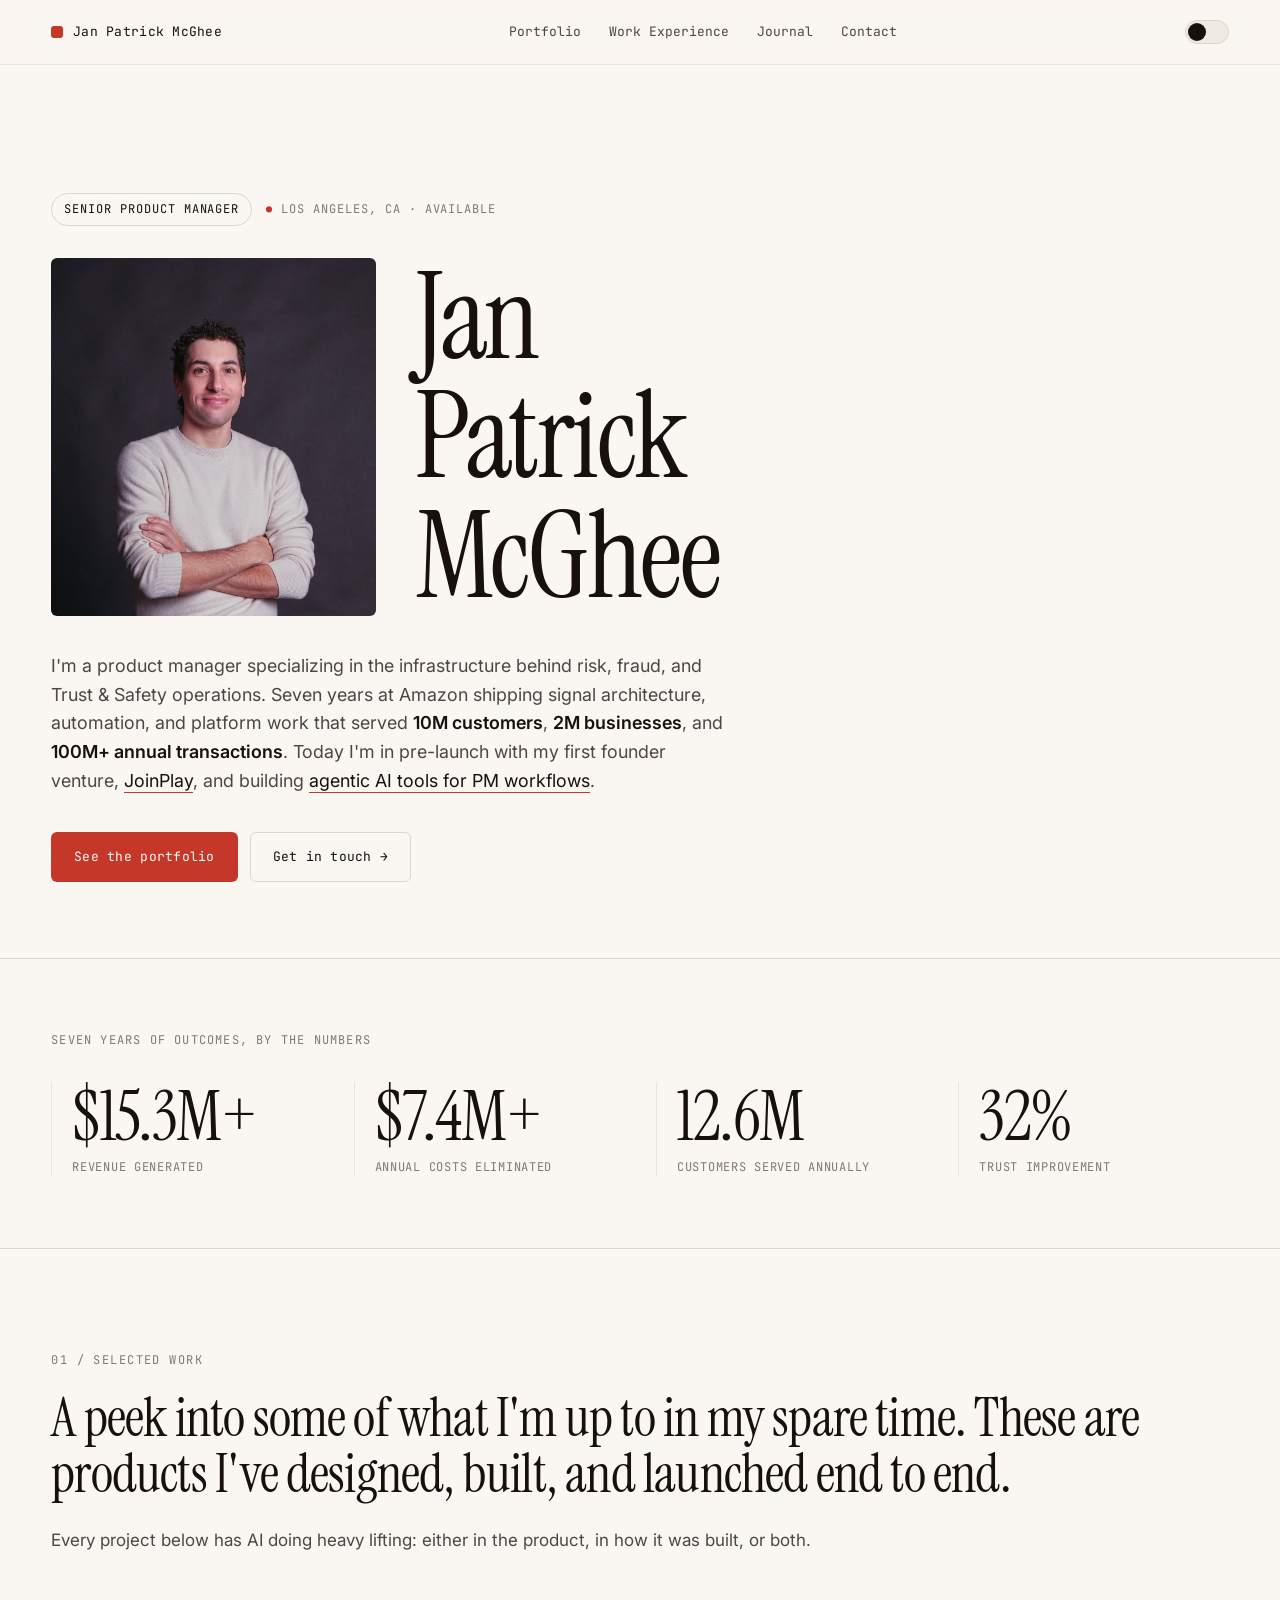
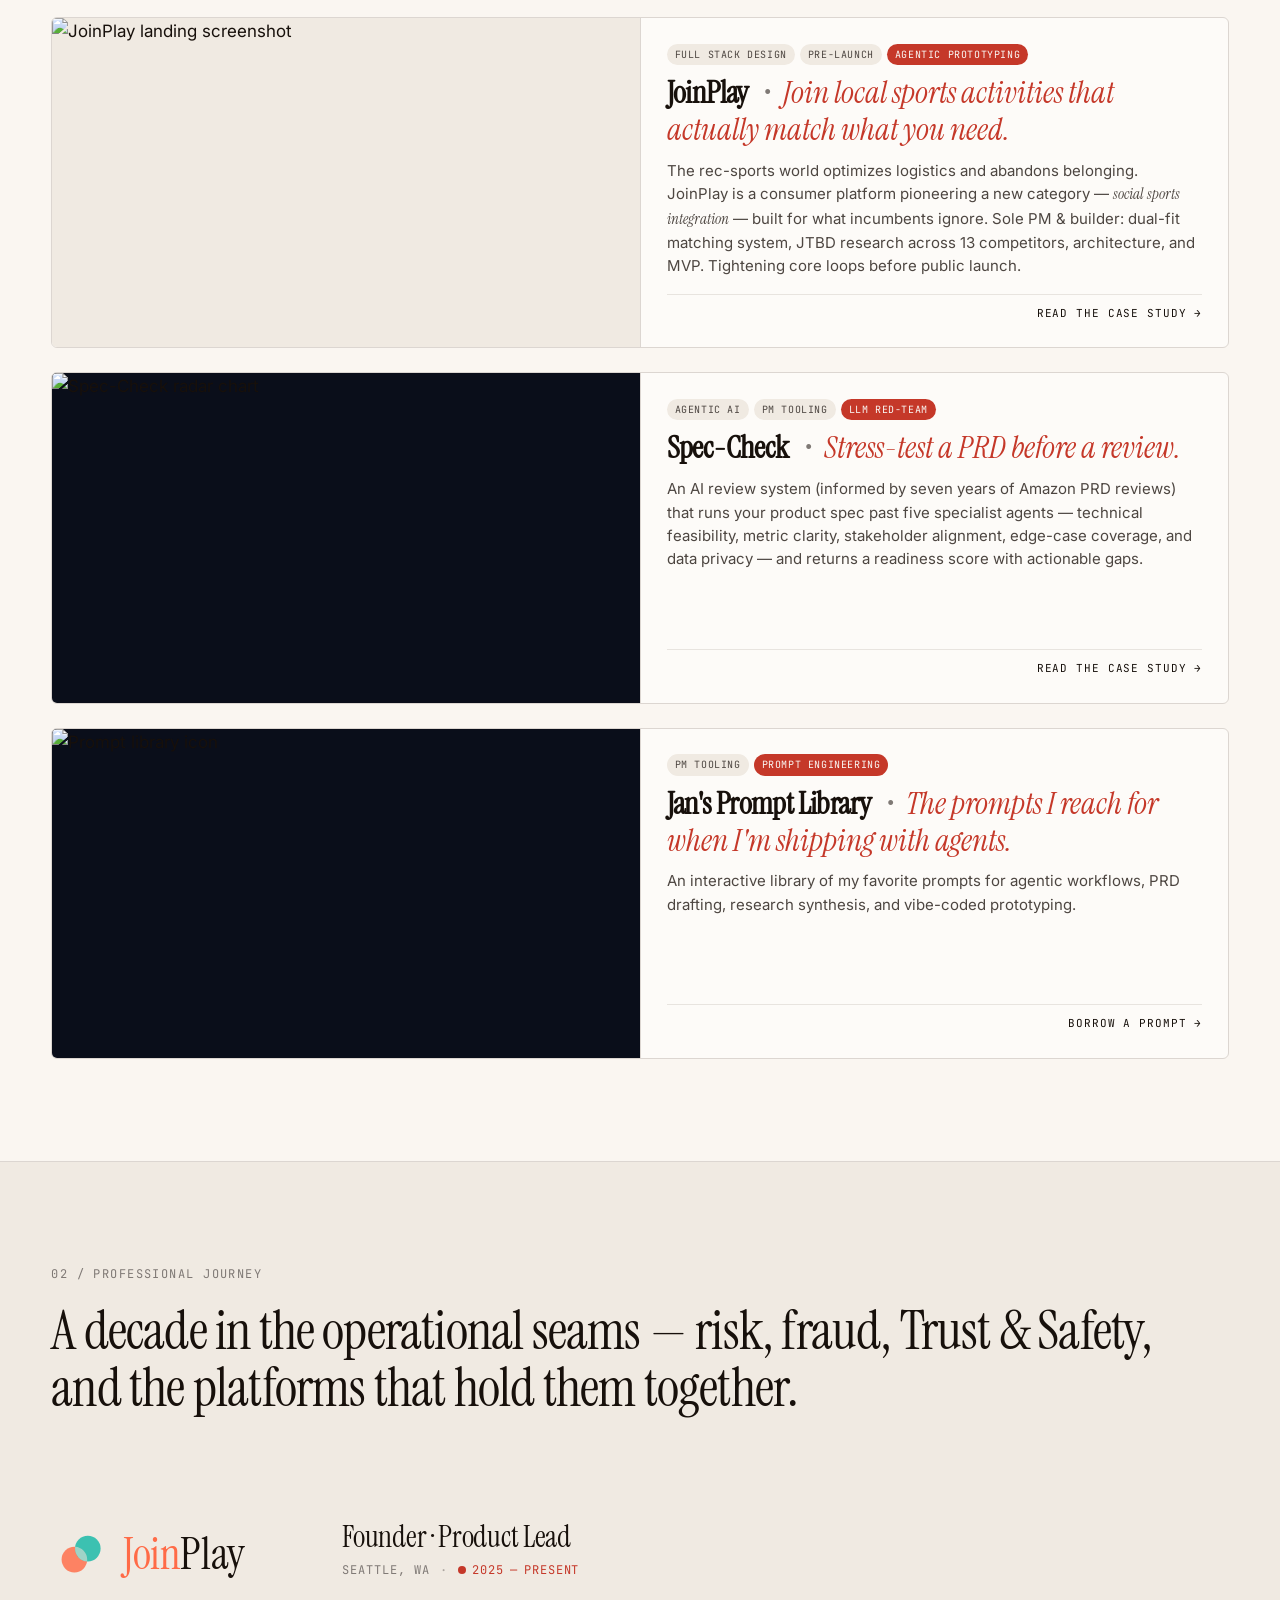
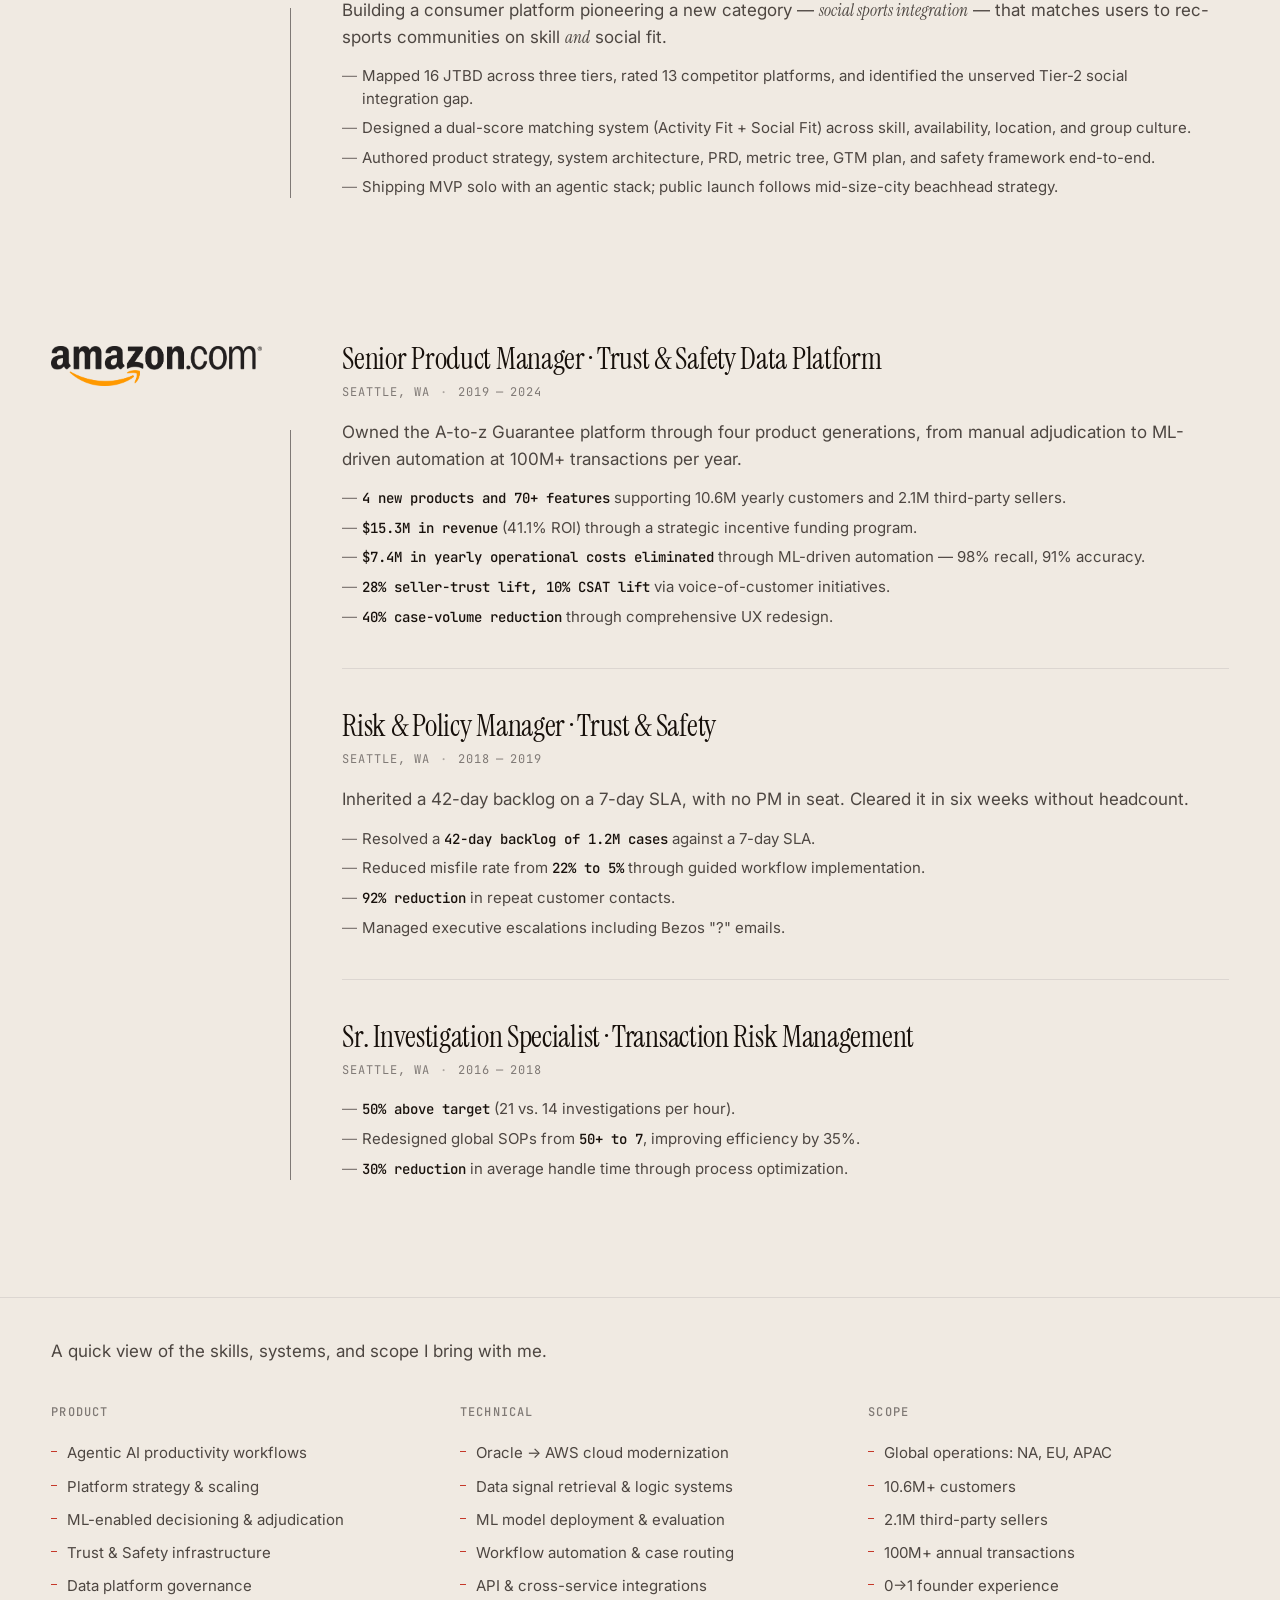
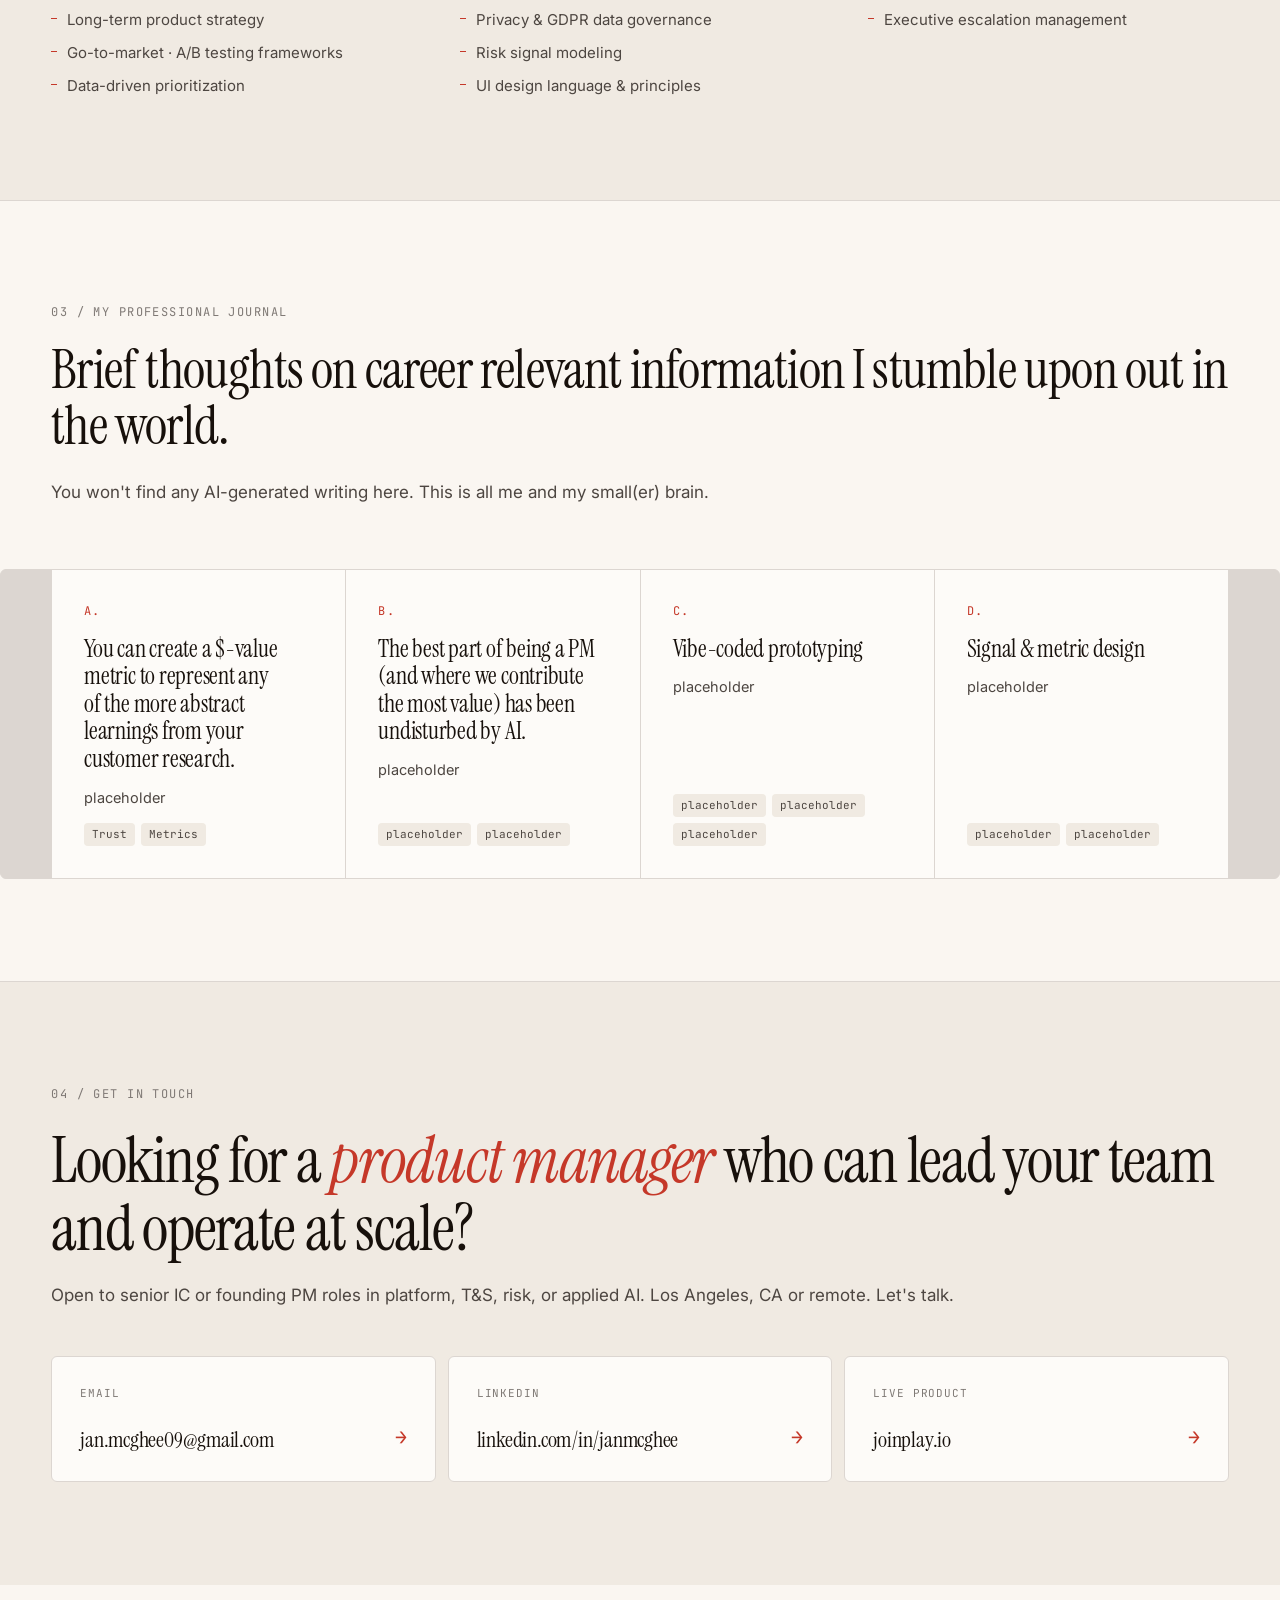
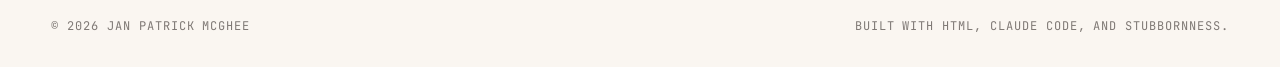
==== commit 1173dd47: "Rework landing page: journal section, nested skills, redesigned project cards - Nav relabeled (Portf" ====
--- a/index.html
+++ b/index.html
@@ -18,9 +18,9 @@
     <span class="nav__name">Jan&nbsp;Patrick&nbsp;McGhee</span>
   </a>
   <nav class="nav__links">
-    <a href="#work">Work</a>
-    <a href="#experience">Experience</a>
-    <a href="#ai">AI&nbsp;practice</a>
+    <a href="#work">Portfolio</a>
+    <a href="#experience">Work&nbsp;Experience</a>
+    <a href="#journal">Journal</a>
     <a href="#contact">Contact</a>
   </nav>
   <button class="theme-toggle" id="themeToggle" aria-label="Toggle theme">
@@ -45,11 +45,11 @@
     </h1>
   </div>
   <p class="hero__lede">
-    I'm a product manager specializing in the infrastructure behind risk, fraud, and Trust &amp; Safety operations. Seven years at Amazon shipping signal architecture, automation, and platform work that served <strong>10M customers</strong>, <strong>2M businesses</strong>, and <strong>100M+ annual transactions</strong>. Today I'm in pre-launch with my first founder venture, <a href="joinplay.html">JoinPlay</a>, and building <a href="spec-check.html">agentic AI tools for PMs</a>.
+    I'm a product manager specializing in the infrastructure behind risk, fraud, and Trust &amp; Safety operations. Seven years at Amazon shipping signal architecture, automation, and platform work that served <strong>10M customers</strong>, <strong>2M businesses</strong>, and <strong>100M+ annual transactions</strong>. Today I'm in pre-launch with my first founder venture, <a href="joinplay.html">JoinPlay</a>, and building <a href="spec-check.html">agentic AI tools for PM workflows</a>.
   </p>
 
   <div class="hero__cta">
-    <a href="#work" class="btn btn--solid">See the work</a>
+    <a href="#work" class="btn btn--solid">See the portfolio</a>
     <a href="#contact" class="btn btn--ghost">Get in touch →</a>
   </div>
 </section>
@@ -69,8 +69,8 @@
 <section class="work" id="work">
   <header class="section-head">
     <div class="section-head__eyebrow">01 / Selected work</div>
-    <h2 class="section-head__title">Three projects where AI does real work. Not demos. Not decoration.</h2>
-    <p class="section-head__sub">Every piece of work below has AI doing real work: in the product, in how it was built, or both.</p>
+    <h2 class="section-head__title">A peek into some of what I'm up to in my spare time. These are products I've designed, built, and launched end to end.</h2>
+    <p class="section-head__sub">Every project below has AI doing heavy lifting: either in the product, in how it was built, or both.</p>
   </header>
 
   <div class="project-grid">
@@ -82,16 +82,17 @@
       </div>
       <div class="project__body">
         <div class="project__tags">
-          <span class="tag">0→1 founder</span>
+          <span class="tag">Full stack design</span>
           <span class="tag">Pre-launch</span>
           <span class="tag tag--ai">Agentic prototyping</span>
         </div>
-        <h3 class="project__title">JoinPlay</h3>
-        <p class="project__kicker">Every activity shows two scores: one for the sport, one for the people.</p>
+        <div class="project__lockup">
+          <h3 class="project__title">JoinPlay</h3>
+          <p class="project__kicker">Join local sports activities that actually match what you need.</p>
+        </div>
         <p class="project__desc">The rec-sports world optimizes logistics and abandons belonging. JoinPlay is a consumer platform pioneering a new category — <em>social sports integration</em> — built for what incumbents ignore. Sole PM &amp; builder: dual-fit matching system, JTBD research across 13 competitors, architecture, and MVP. Tightening core loops before public launch.</p>
         <div class="project__footer">
-          <span class="project__role">Founder · Product Lead</span>
-          <span class="project__go">Case study →</span>
+          <span class="project__go">Read the case study →</span>
         </div>
       </div>
     </a>
@@ -107,12 +108,13 @@
           <span class="tag">PM tooling</span>
           <span class="tag tag--ai">LLM red-team</span>
         </div>
-        <h3 class="project__title">Spec-Check</h3>
-        <p class="project__kicker">Stress-test a PRD before a single line of code.</p>
-        <p class="project__desc">An AI review system that runs your product spec past five specialist agents — technical feasibility, metric clarity, stakeholder alignment, edge-case coverage, and data privacy — and returns a readiness score with actionable gaps.</p>
+        <div class="project__lockup">
+          <h3 class="project__title">Spec-Check</h3>
+          <p class="project__kicker">Stress-test a PRD before a review.</p>
+        </div>
+        <p class="project__desc">An AI review system (informed by seven years of Amazon PRD reviews) that runs your product spec past five specialist agents — technical feasibility, metric clarity, stakeholder alignment, edge-case coverage, and data privacy — and returns a readiness score with actionable gaps.</p>
         <div class="project__footer">
-          <span class="project__role">Solo build</span>
-          <span class="project__go">Case study →</span>
+          <span class="project__go">Read the case study →</span>
         </div>
       </div>
     </a>
@@ -124,15 +126,16 @@
       </div>
       <div class="project__body">
         <div class="project__tags">
-          <span class="tag">Coming soon</span>
+          <span class="tag">PM tooling</span>
           <span class="tag tag--ai">Prompt engineering</span>
         </div>
-        <h3 class="project__title">Jan's Prompt Library</h3>
-        <p class="project__kicker">The prompts I reach for when I'm shipping with agents.</p>
-        <p class="project__desc">An interactive library of my favorite prompts for agentic workflows, PRD drafting, research synthesis, and vibe-coded prototyping. Launching soon — preview what's inside.</p>
+        <div class="project__lockup">
+          <h3 class="project__title">Jan's Prompt Library</h3>
+          <p class="project__kicker">The prompts I reach for when I'm shipping with agents.</p>
+        </div>
+        <p class="project__desc">An interactive library of my favorite prompts for agentic workflows, PRD drafting, research synthesis, and vibe-coded prototyping.</p>
         <div class="project__footer">
-          <span class="project__role">In production</span>
-          <span class="project__go">Preview →</span>
+          <span class="project__go">Borrow a prompt →</span>
         </div>
       </div>
     </a>
@@ -240,96 +243,93 @@
       </ol>
     </section>
   </div>
-</section>
-
-<!-- ============ AI PRACTICE ============ -->
-<section class="ai-practice" id="ai">
+
+  <div class="skills">
+    <p class="skills__intro">A quick view of the skills, systems, and scope I bring with me.</p>
+    <div class="skills__grid">
+      <div class="skill-col">
+        <h4>Product</h4>
+        <ul>
+          <li>Agentic AI productivity workflows</li>
+          <li>Platform strategy &amp; scaling</li>
+          <li>ML-enabled decisioning &amp; adjudication</li>
+          <li>Trust &amp; Safety infrastructure</li>
+          <li>Data platform governance</li>
+          <li>Long-term product strategy</li>
+          <li>Go-to-market · A/B testing frameworks</li>
+          <li>Data-driven prioritization</li>
+        </ul>
+      </div>
+      <div class="skill-col">
+        <h4>Technical</h4>
+        <ul>
+          <li>Oracle → AWS cloud modernization</li>
+          <li>Data signal retrieval &amp; logic systems</li>
+          <li>ML model deployment &amp; evaluation</li>
+          <li>Workflow automation &amp; case routing</li>
+          <li>API &amp; cross-service integrations</li>
+          <li>Privacy &amp; GDPR data governance</li>
+          <li>Risk signal modeling</li>
+          <li>UI design language &amp; principles</li>
+        </ul>
+      </div>
+      <div class="skill-col">
+        <h4>Scope</h4>
+        <ul>
+          <li>Global operations: NA, EU, APAC</li>
+          <li>10.6M+ customers</li>
+          <li>2.1M third-party sellers</li>
+          <li>100M+ annual transactions</li>
+          <li>0→1 founder experience</li>
+          <li>Executive escalation management</li>
+        </ul>
+      </div>
+    </div>
+  </div>
+</section>
+
+<!-- ============ JOURNAL ============ -->
+<section class="ai-practice" id="journal">
   <header class="section-head">
-    <div class="section-head__eyebrow">03 / How I work with AI</div>
-    <h2 class="section-head__title">I run a one-person product org on an agentic stack, handling discovery, architecture, build, and launch without a pod.</h2>
-    <p class="section-head__sub">Generative and agentic AI are load-bearing in my workflow, not decorative.</p>
+    <div class="section-head__eyebrow">03 / My professional journal</div>
+    <h2 class="section-head__title">Brief thoughts on career relevant information I stumble upon out in the world.</h2>
+    <p class="section-head__sub">You won't find any AI-generated writing here. This is all me and my small(er) brain.</p>
   </header>
 
   <div class="ai-grid">
     <article class="ai-card">
       <div class="ai-card__num">A.</div>
-      <h3>Agent-assisted discovery</h3>
-      <p>I run structured JTBD interviews, then use LLMs as synthesis partners to cluster quotes, find the disagreements no one named out loud, and draft problem framings I can pressure-test against the transcript.</p>
-      <div class="ai-card__tools"><span>Claude</span><span>GPT-4</span><span>Dovetail</span></div>
+      <h3>You can create a $-value metric to represent any of the more abstract learnings from your customer research.</h3>
+      <p>placeholder</p>
+      <div class="ai-card__tools"><span>Trust</span><span>Metrics</span></div>
     </article>
     <article class="ai-card">
       <div class="ai-card__num">B.</div>
-      <h3>PRD red-teaming</h3>
-      <p>Every spec I write goes through <a href="spec-check.html">Spec-Check</a> — my own agentic review system — before stakeholders see it. Five specialist agents catch gaps I'd otherwise ship.</p>
-      <div class="ai-card__tools"><span>Spec-Check</span><span>Claude Sonnet</span></div>
+      <h3>The best part of being a PM (and where we contribute the most value) has been undisturbed by AI.</h3>
+      <p>placeholder</p>
+      <div class="ai-card__tools"><span>placeholder</span><span>placeholder</span></div>
     </article>
     <article class="ai-card">
       <div class="ai-card__num">C.</div>
       <h3>Vibe-coded prototyping</h3>
-      <p>I prototype entire flows end-to-end — not Figma, but working HTML, real state, real APIs — so I can user-test and iterate in hours instead of sprints.</p>
-      <div class="ai-card__tools"><span>Cursor</span><span>v0</span><span>Claude Code</span></div>
+      <p>placeholder</p>
+      <div class="ai-card__tools"><span>placeholder</span><span>placeholder</span><span>placeholder</span></div>
     </article>
     <article class="ai-card">
       <div class="ai-card__num">D.</div>
       <h3>Signal &amp; metric design</h3>
-      <p>For risk &amp; T&amp;S work I still reason about signals by hand, but use agents to generate test cases, stress distributions, and edge-case catalogs that would take days to assemble manually.</p>
-      <div class="ai-card__tools"><span>Claude</span><span>Python</span></div>
+      <p>placeholder</p>
+      <div class="ai-card__tools"><span>placeholder</span><span>placeholder</span></div>
     </article>
-  </div>
-</section>
-
-<!-- ============ SKILLS ============ -->
-<section class="skills">
-  <header class="section-head">
-    <div class="section-head__eyebrow">04 / Core expertise</div>
-  </header>
-  <div class="skills__grid">
-    <div class="skill-col">
-      <h4>Product</h4>
-      <ul>
-        <li>Agentic AI productivity workflows</li>
-        <li>Platform strategy &amp; scaling</li>
-        <li>ML-enabled decisioning &amp; adjudication</li>
-        <li>Trust &amp; Safety infrastructure</li>
-        <li>Data platform governance</li>
-        <li>Long-term product strategy</li>
-        <li>Go-to-market · A/B testing frameworks</li>
-        <li>Data-driven prioritization</li>
-      </ul>
-    </div>
-    <div class="skill-col">
-      <h4>Technical</h4>
-      <ul>
-        <li>Oracle → AWS cloud modernization</li>
-        <li>Data signal retrieval &amp; logic systems</li>
-        <li>ML model deployment &amp; evaluation</li>
-        <li>Workflow automation &amp; case routing</li>
-        <li>API &amp; cross-service integrations</li>
-        <li>Privacy &amp; GDPR data governance</li>
-        <li>Risk signal modeling</li>
-        <li>UI design language &amp; principles</li>
-      </ul>
-    </div>
-    <div class="skill-col">
-      <h4>Scope</h4>
-      <ul>
-        <li>Global operations: NA, EU, APAC</li>
-        <li>10.6M+ customers</li>
-        <li>2.1M third-party sellers</li>
-        <li>100M+ annual transactions</li>
-        <li>0→1 founder experience</li>
-        <li>Executive escalation management</li>
-      </ul>
-    </div>
   </div>
 </section>
 
 <!-- ============ CONTACT ============ -->
 <section class="contact" id="contact">
   <div class="contact__inner">
-    <div class="contact__eyebrow">05 / Get in touch</div>
-    <h2 class="contact__headline">Looking for a <em>senior PM</em> who can ship with agents <em>and</em> operate at scale?</h2>
-    <p class="contact__sub">Open to senior IC or founding PM roles in platform, T&amp;S, risk, or applied AI. Los Angeles or remote. Let's talk.</p>
+    <div class="contact__eyebrow">04 / Get in touch</div>
+    <h2 class="contact__headline">Looking for a <em>product manager</em> who can lead your team and operate at scale?</h2>
+    <p class="contact__sub">Open to senior IC or founding PM roles in platform, T&amp;S, risk, or applied AI. Los Angeles, CA or remote. Let's talk.</p>
     <div class="contact__grid">
       <a class="contact-card" href="mailto:jan.mcghee09@gmail.com">
         <div class="contact-card__lbl">Email</div>
@@ -353,7 +353,7 @@
 <footer class="site-foot">
   <div class="site-foot__l">© 2026 Jan Patrick McGhee</div>
   <div class="site-foot__r">
-    <span class="site-foot__mono">Built with HTML, Claude, and stubbornness.</span>
+    <span class="site-foot__mono">Built with HTML, Claude Code, and stubbornness.</span>
   </div>
 </footer>
 
--- a/assets/site.css
+++ b/assets/site.css
@@ -333,10 +333,8 @@
   font-size: clamp(30px, 4.2vw, 56px);
   line-height: 1.05;
   font-weight: 400;
-  max-width: 24ch;
   letter-spacing: -0.015em;
 }
-.experience .section-head__title { max-width: none; }
 [data-aesthetic="monolith"] .section-head__title {
   font-size: clamp(24px, 3.2vw, 40px);
   line-height: 1.2;
@@ -346,7 +344,6 @@
 [data-aesthetic="monolith"] .section-head__title em { color: inherit; font-style: normal; text-decoration: underline; text-underline-offset: 4px; }
 .section-head__sub {
   margin-top: 24px;
-  max-width: 60ch;
   color: var(--ink-soft);
   font-size: 17px;
 }
@@ -364,12 +361,13 @@
 }
 .project {
   display: grid;
-  grid-template-columns: 1.1fr 1fr;
+  grid-template-columns: 1fr 1fr;
   gap: 0;
   background: var(--card);
   border: 1px solid var(--line);
   border-radius: var(--radius);
   overflow: hidden;
+  aspect-ratio: 32/9;
   transition: border-color 300ms, transform 400ms cubic-bezier(.2,.7,.2,1), box-shadow 400ms;
   position: relative;
 }
@@ -382,7 +380,7 @@
   position: relative;
   overflow: hidden;
   background: var(--bg-alt);
-  aspect-ratio: 16/10;
+  aspect-ratio: 16/9;
 }
 .project__media img {
   width: 100%; height: 100%; object-fit: cover;
@@ -393,15 +391,17 @@
 .project__media--icon img { object-fit: contain; padding: 18%; }
 
 .project__body {
-  padding: clamp(28px, 3vw, 44px);
+  padding: clamp(18px, 2vw, 28px);
   display: flex; flex-direction: column;
-  gap: 16px;
+  gap: 10px;
   border-left: 1px solid var(--line);
-}
-.project__tags { display: flex; flex-wrap: wrap; gap: 6px; }
+  min-width: 0;
+  overflow: hidden;
+}
+.project__tags { display: flex; flex-wrap: wrap; gap: 5px; }
 .tag {
-  font-family: var(--mono); font-size: 11px;
-  padding: 4px 10px;
+  font-family: var(--mono); font-size: 10px;
+  padding: 3px 8px;
   background: var(--bg-alt);
   color: var(--ink-soft);
   border-radius: 999px;
@@ -415,42 +415,58 @@
 }
 .project__title {
   font-family: var(--serif);
-  font-size: clamp(30px, 3.2vw, 44px);
+  font-size: clamp(22px, 2.4vw, 32px);
   line-height: 1;
   letter-spacing: -0.02em;
+  font-weight: 700;
+}
+[data-aesthetic="monolith"] .project__title { font-weight: 500; }
+.project__lockup {
+  display: block;
+  line-height: 1.15;
+}
+.project__lockup .project__title { display: inline; }
+.project__lockup .project__kicker { display: inline; margin-left: 0; }
+.project__lockup .project__kicker::before {
+  content: "•";
+  color: var(--ink-mute);
+  font-style: normal;
   font-weight: 400;
-}
-[data-aesthetic="monolith"] .project__title { font-weight: 500; }
+  margin: 0 0.35em;
+}
 .project__kicker {
   font-family: var(--serif);
   font-style: italic;
   color: var(--accent);
-  font-size: 19px;
-  line-height: 1.3;
+  font-size: clamp(22px, 2.4vw, 32px);
+  line-height: 1.2;
   margin: 0;
 }
-[data-aesthetic="monolith"] .project__kicker { font-style: normal; font-family: var(--mono); font-size: 13px; }
+[data-aesthetic="monolith"] .project__kicker { font-style: normal; font-family: var(--mono); font-size: 12px; }
 .project__desc {
   color: var(--ink-soft);
   margin: 0;
   font-size: 15px;
   line-height: 1.55;
+  flex: 1 1 auto;
+  overflow: hidden;
 }
 .project__footer {
-  display: flex; justify-content: space-between;
-  font-family: var(--mono); font-size: 12px;
+  display: flex; justify-content: flex-end;
+  font-family: var(--mono); font-size: 11px;
   color: var(--ink-mute);
   text-transform: uppercase; letter-spacing: 0.08em;
   margin-top: auto;
-  padding-top: 16px;
+  padding-top: 10px;
   border-top: 1px solid var(--line-soft);
 }
 .project__go { color: var(--ink); transition: transform 200ms; }
 .project:hover .project__go { transform: translateX(4px); }
 
 @media (max-width: 820px) {
-  .project { grid-template-columns: 1fr; }
+  .project { grid-template-columns: 1fr; aspect-ratio: auto; }
   .project__body { border-left: none; border-top: 1px solid var(--line); }
+  .project__desc { flex: 0 1 auto; }
 }
 
 /* ---------- EXPERIENCE / TIMELINE ---------- */
@@ -646,6 +662,22 @@
 .skills {
   padding: 0 0 clamp(60px, 8vw, 120px);
 }
+.experience .skills {
+  padding: clamp(48px, 6vw, 80px) 0 0;
+}
+.skills__intro {
+  max-width: var(--max);
+  margin: 0 auto clamp(28px, 3vw, 40px);
+  padding: 40px var(--gutter) 0;
+  border-top: 1px solid var(--line);
+  font-family: var(--sans);
+  font-size: clamp(15px, 1.4vw, 17px);
+  line-height: 1.55;
+  color: var(--ink-soft);
+}
+.experience .skills__intro {
+  margin-top: 0;
+}
 .skills__grid {
   max-width: var(--max);
   margin: 0 auto;
@@ -653,8 +685,6 @@
   display: grid;
   grid-template-columns: repeat(3, 1fr);
   gap: 48px;
-  border-top: 1px solid var(--line);
-  padding-top: 48px;
 }
 @media (max-width: 820px) { .skills__grid { grid-template-columns: 1fr; gap: 32px; } }
 .skill-col h4 {
@@ -662,8 +692,6 @@
   text-transform: uppercase; letter-spacing: 0.1em;
   color: var(--ink-mute);
   margin-bottom: 20px;
-  padding-bottom: 12px;
-  border-bottom: 1px solid var(--line);
 }
 .skill-col ul { display: flex; flex-direction: column; gap: 10px; }
 .skill-col li {
@@ -702,13 +730,11 @@
   line-height: 1.05;
   letter-spacing: -0.02em;
   font-weight: 400;
-  max-width: 22ch;
   margin-bottom: 20px;
 }
 [data-aesthetic="monolith"] .contact__headline { font-weight: 500; }
 .contact__headline em { color: var(--accent); }
 .contact__sub {
-  max-width: 52ch;
   color: var(--ink-soft);
   font-size: 17px;
   margin-bottom: 48px;
